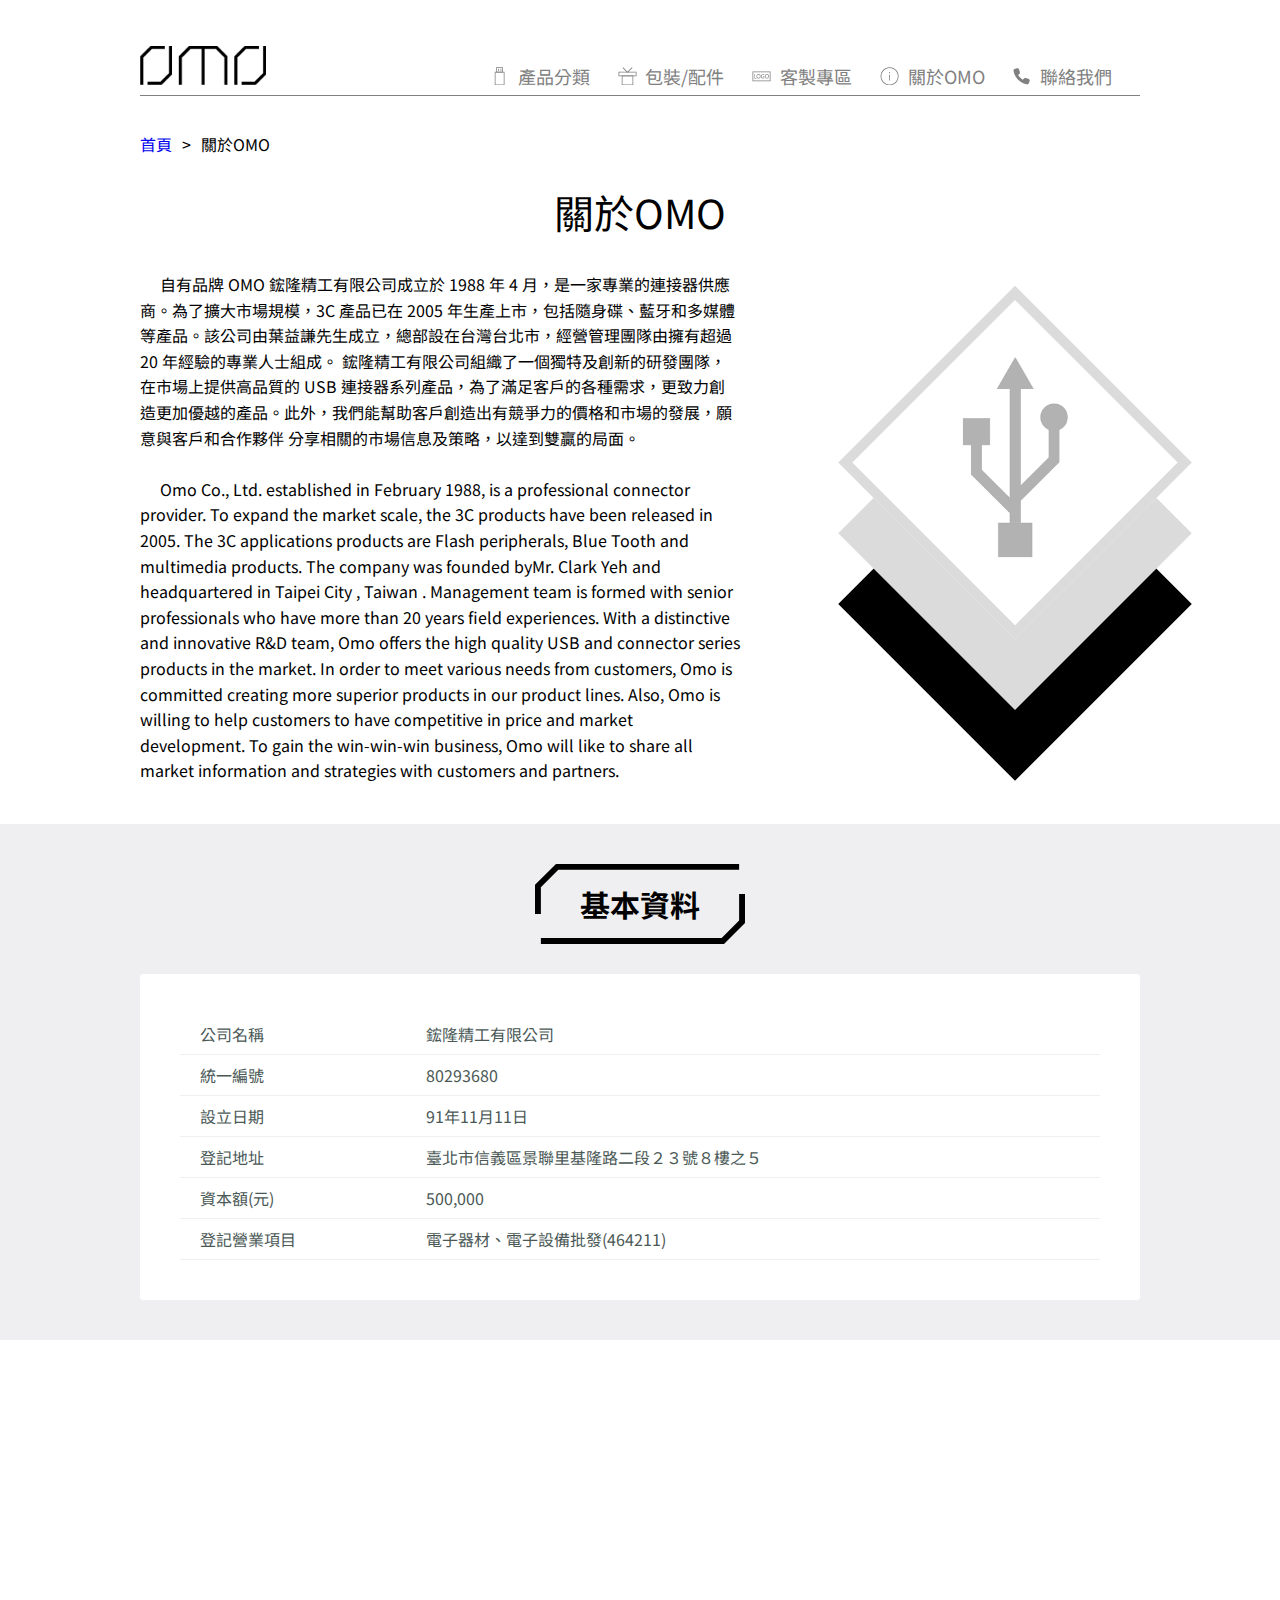
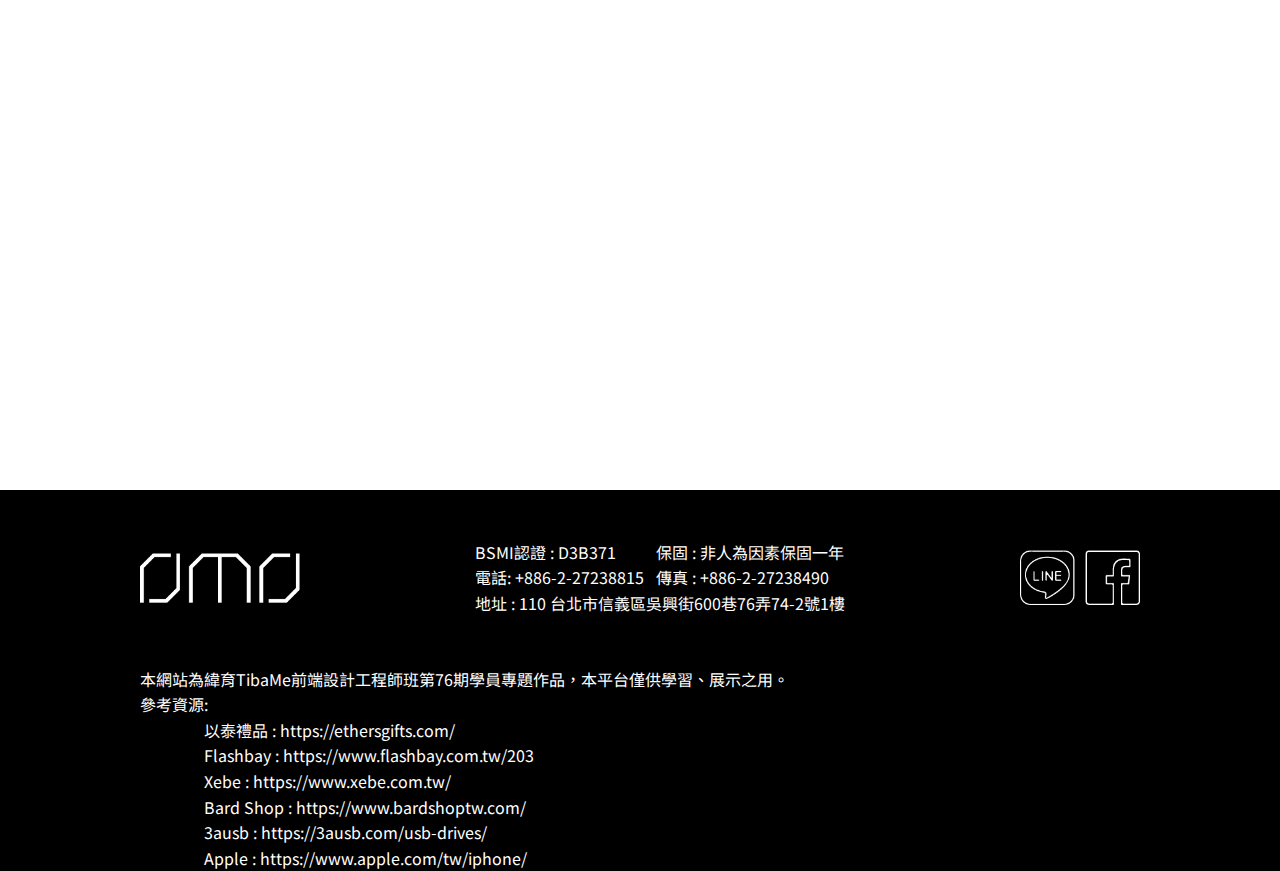
==== about.html @ ff55a3ab "fix hotsale, change banner02 add footer links" ====
<!DOCTYPE html>
<html lang="zh-Hant">
<head>
    <meta charset="UTF-8">
    <meta http-equiv="X-UA-Compatible" content="IE=edge">
    <meta name="viewport" content="width=device-width, initial-scale=1.0">
    <title>關於OMO</title>
    <link rel="preconnect" href="https://fonts.googleapis.com">
    <link rel="preconnect" href="https://fonts.gstatic.com" crossorigin>
    <link href="https://fonts.googleapis.com/css2?family=Noto+Sans+TC:wght@300&display=swap" rel="stylesheet">  
    <link rel="stylesheet" href="css/style.css">
    <link rel="stylesheet" href="css/animation_style.css">
    <link rel="stylesheet" href="css/about_style.css">
</head>
<body>
    <!-- ----------------------Header------------------------ -->
    <div class="wrapper">
        <!-- Header -->
        <header>
            <a href="./index.html" class="small_logo"><img src="img/omo_logo_black.png" alt=""></a>
            
            <!-- 主選單 -->
            <nav>
                <ul>
                    <li><a href="./products.html">產品分類</a></li>
                    <li><a href="./package.html">包裝/配件</a></li>
                    <li><a href="./customization.html">客製專區</a></li>
                    <!-- <li><a href="./shop.html">購買連結</a></li> -->
                    <li><a href="./about.html">關於OMO</a></li>
                    <li><a href="./contact.html">聯絡我們</a></li>
                </ul>
            </nav>
        </header>
    </div>
	<!-- ----------------------Main------------------------ -->
	<main>
        <section class="breadcrumb">
            <div class="wrapper">
                <ul>
                    <li><a href="index.html">首頁</a></li>
                    <li>></li>
                    <li>關於OMO</li>
                </ul>
            </div>
        </section>

        <section class="about">
            <h2>關於OMO</h2>
        </section>

        <!-- intro -->
        <section class="intro">
            <div class="wrapper">
                <p>
                    &nbsp;&nbsp;&nbsp;&nbsp;
                    自有品牌 OMO 鋐隆精工有限公司成立於 1988 年 4 月，是一家專業的連接器供應商。為了擴大市場規模，3C 產品已在 2005 年生產上市，包括隨身碟、藍牙和多媒體等產品。該公司由葉益謙先生成立，總部設在台灣台北市，經營管理團隊由擁有超過 20 年經驗的專業人士組成。
                    鋐隆精工有限公司組織了一個獨特及創新的研發團隊，在市場上提供高品質的 USB 連接器系列產品，為了滿足客戶的各種需求，更致力創造更加優越的產品。此外，我們能幫助客戶創造出有競爭力的價格和市場的發展，願意與客戶和​​合作夥伴 分享相關的市場信息及策略，以達到雙贏的局面。
                    <br>
                    <br>
                    &nbsp;&nbsp;&nbsp;&nbsp;
                    Omo Co., Ltd. established in February 1988, is a professional connector provider. To expand the market scale, the 3C products have been released in 2005. The 3C applications products are Flash peripherals, Blue Tooth and multimedia products. The company was founded byMr. Clark Yeh and headquartered in Taipei City , Taiwan . Management team is formed with senior professionals who have more than 20 years field experiences.
                    With a distinctive and innovative R&D team, Omo offers the high quality USB and connector series products in the market. In order to meet various needs from customers, Omo is committed creating more superior products in our product lines. Also, Omo is willing to help customers to have competitive in price and market development. To gain the win-win-win business, Omo will like to share all market information and strategies with customers and partners.
                </p>
                <div>
                    <img src="img/banner01-2.png" alt="">
                </div>
            </div>
        </section>
        



        <!-- basic -->
        <section class="basic">
            <div class="wrapper">
                <div class="subtitle">
                    <h2>基本資料</h2>
                </div>

                <div class="basic_table">
                    <table>

                        <tr>
                            <td>公司名稱</td>
                            <td>鋐隆精工有限公司</td>
                        </tr>
                        <tr>
                            <td>統一編號</td>
                            <td>80293680</td>
                        </tr>
                        <tr>
                            <td>設立日期</td>
                            <td>91年11月11日</td>
                        </tr>
                        <tr>
                            <td>登記地址 </td>
                            <td>臺北市信義區景聯里基隆路二段２３號８樓之５</td>
                        </tr>
                        <tr>
                            <td>資本額(元)</td>
                            <td>500,000</td>
                        </tr>
                        <tr>
                            <td>登記營業項目</td>
                            <td>電子器材、電子設備批發(464211)</td>
                        </tr>

                    </table>
                </div>
            </div>

        </section>


        <!-- animation -->
        <section id="animation" class="animationstop">
            <div class="wrapper">
                <div class="logoall logoll"></div>
                <div class="logoall logolr"></div>
                <div class="logoall logocl"></div>
                <div class="logoall logocc"></div>
                <div class="logoall logocr"></div>
                <div class="logoall logorl"></div>
                <div class="logoall logorr"></div>
                <img src="./img/logo_4_words.jpg" class="logo4word" alt="">
                <div class="logoinside logoinside1">
                    <img src="img/logoinside1.jpg" alt="">
                </div>
                <div class="logoinside logoinside2">
                    <img src="img/logoinside2.jpg" alt="">
                </div>
                <div class="logoinside logoinside3">
                    <img src="img/logoinside3.jpg" alt="">
                </div>
                <div class="logoinside logoinside4">
                    <img src="img/logoinside4.jpg" alt="">
                </div>             
            </div>
        </section>
	</main>




	<!-- ----------------------footer------------------------ -->
	<footer>
        <div class="wrapper">
            <a href="./index.html" class="small_logo"><img src="img/omo_logo_white.png" alt=""></a>
            <p>BSMI認證 : D3B371&nbsp;&nbsp;&nbsp;&nbsp;&nbsp;&nbsp;&nbsp;&nbsp;&nbsp;&nbsp;保固 : 非人為因素保固一年<br>
                電話: +886-2-27238815&nbsp;&nbsp;&nbsp;傳真 : +886-2-27238490<br>
                地址 : 110   台北市信義區吳興街600巷76弄74-2號1樓</p>
            
            <div class="icon">
                <a href="https://line.me/ti/p/%40fjk2994k" target="_blank">
                    <img src="img/line_icon.png" alt="">
                </a>

                <a href="https://www.facebook.com/omoshop" target="_blank">
                    <img src="img/FB_icon.png" alt="">
                </a>
            </div>
            
        </div>
        
        <section>
            <p>
                本網站為緯育TibaMe前端設計工程師班第76期學員專題作品，本平台僅供學習、展示之用。<br>
                參考資源:<br>
                &nbsp;&nbsp;&nbsp;&nbsp;&nbsp;&nbsp;&nbsp;&nbsp;&nbsp;&nbsp;&nbsp;&nbsp;&nbsp;&nbsp;&nbsp;&nbsp;以泰禮品 : https://ethersgifts.com/<br>
                &nbsp;&nbsp;&nbsp;&nbsp;&nbsp;&nbsp;&nbsp;&nbsp;&nbsp;&nbsp;&nbsp;&nbsp;&nbsp;&nbsp;&nbsp;&nbsp;Flashbay : https://www.flashbay.com.tw/203<br>
                &nbsp;&nbsp;&nbsp;&nbsp;&nbsp;&nbsp;&nbsp;&nbsp;&nbsp;&nbsp;&nbsp;&nbsp;&nbsp;&nbsp;&nbsp;&nbsp;Xebe : https://www.xebe.com.tw/<br>
                &nbsp;&nbsp;&nbsp;&nbsp;&nbsp;&nbsp;&nbsp;&nbsp;&nbsp;&nbsp;&nbsp;&nbsp;&nbsp;&nbsp;&nbsp;&nbsp;Bard Shop : https://www.bardshoptw.com/<br>
                &nbsp;&nbsp;&nbsp;&nbsp;&nbsp;&nbsp;&nbsp;&nbsp;&nbsp;&nbsp;&nbsp;&nbsp;&nbsp;&nbsp;&nbsp;&nbsp;3ausb : https://3ausb.com/usb-drives/<br>
                &nbsp;&nbsp;&nbsp;&nbsp;&nbsp;&nbsp;&nbsp;&nbsp;&nbsp;&nbsp;&nbsp;&nbsp;&nbsp;&nbsp;&nbsp;&nbsp;Apple : https://www.apple.com/tw/iphone/<br>
                </p>
        </section>
        
	</footer>

    
    <script> 
        var animation_high = 900;
        let subtitle_animation_height = [150];
    </script>
    <script src="./js/animation.js"></script>
    <script src="./js/subtitle_animation.js"></script>
</body>
</html>
---- css/style.css ----
@import url("reset.css");

body{
    font-family: "微軟正黑體", 'Noto Sans TC', sans-serif;
    /* "微軟正黑體"; */
    min-width: 1200px;
}

.wrapper{
    max-width: 1000px;
    margin: 0 auto;
}

.wrapper850{
    max-width: 850px;
    margin: 0 auto;
}

.small_logo{
    /* display: block; */
    width: 160px;
}

.small_logo img{
    width: 100%;
    display: block;
}

p{
    font-size: 16px;
    line-height: 1.6;
}

h2{
    font-size: 40px;
    text-align: center;
}

h3{
    font-size: 50px;
}

h4{
    font-size: 24px;
}

a{
    display: block;
    text-decoration: none;
}



.subtitle {
    width: 210px;
    margin: 60px auto;
}

.subtitle h2{
    line-height: 80px;
    font-size: 30px;
    font-weight: bold;
    position: relative;
}

.subtitle h2::before{
    display: block;
    content: "";
    width: 210px;
    height: 50px;

    clip-path: polygon(0 100%, 0 41.9%, 10% 0, 97.2% 0, 97.2% 11.7%, 11.1% 11.7%, 2.8% 46.8%, 2.8% 100%);

    position: absolute;
    top: 0;

    transition: all 2s;
    
}

.subtitle h2::after{
    display: block;
    content: "";
    width: 210px;
    height: 50px;

    clip-path: polygon(2.8% 100%, 2.8% 88.3%, 88.9% 88.3%, 97.2% 53.2%, 97.2% 0, 100% 0, 100% 58.1%, 90% 100%);

    position: absolute;
    bottom: 0;

    transition: all 1s;
     
}

.subtitle_animation h2::before{
    transform: translate(2px, 15px);    
}

.subtitle_animation h2::after{
    transform: translate(-3.6px, -10px);   
}

.cliper_path_left{
    clip-path: polygon(25% 0%, 100% 0, 100% 75%, 75% 100%, 0 100%, 0 25%);
}

.cliper_path_center{
    clip-path: polygon(25% 0%, 75% 0%, 100% 25%, 100% 75%, 75% 100%, 25% 100%, 0% 75%, 0% 25%);
}

.cliper_path_right{
    clip-path: polygon(0 0, 75% 0%, 100% 25%, 100% 100%, 25% 100%, 0 75%);
}

.breadcrumb ul{
    display: flex;
    width: 250px;
    padding: 40px 0;
}

.breadcrumb li{
    margin-right: 10px;
}

.unchoose{
    opacity: .3;
}

/* -------------------------- header -------------------------- */
.wrapper header{
    height: 45px;
    margin-top: 40px;

    /* border: 1px solid #000; */

    display: flex;
    align-items: flex-end;
    /* overflow: hidden; */
    border-bottom: 1px solid #808080;
    padding-bottom: 10px;
}

/* logo */
.wrapper header .small_logo{
    /* align-self: flex-start; */
    width: 126px;
}

/* 主選單 */

header nav{
    /* border: 1px solid black; */
    /* width: 600px; */
    margin-left: auto;
    /* padding-bottom: 10px; */
    box-sizing: border-box;
}

header ul{
    display: flex;
    width: 650px;
    height: 18px;
    flex-wrap: wrap;
    /* border: 1px solid #000; */
    
}

header li a{
    font-size: 18px;
    color: #808080;
}

header li a:hover{
	color: #000;
}

header li{
    /* border: 1px solid #000; */
    flex-grow: 1;
    text-align: center;
    background-image: url("../img/icon_sprite-04.png");
    background-repeat: no-repeat;
    
}

header li:nth-child(2){ background-position: 0 -23px; }
header li:nth-child(3){ background-position: 0 -46px; }
/* header li:nth-child(4){ background-position: 0 -69px; } */
header li:nth-child(4){ background-position: 0 -92px; }
header li:nth-child(5){ background-position: 0 -115px; }


/* -------------------------- main -------------------------- */
main{}

/* slider */

main .slider{
    /* border: 1px solid #000; */
    margin-bottom: 110px;
}

main .slider ul{
    display: flex;
    overflow: hidden;
}

main .slider ul li{
    /* border: 1px solid #000; */
    width: 100%;
    height: 640px;
    flex-shrink: 0;
}

main .slider ul li img{
    background-repeat: no-repeat;
    background-position: center center;
}

main .slider ul li:first-child{
    background-image: url("../img/slider01.jpg");
}

main .slider ul li:nth-child(2){
    background-image: url("../img/slider02.jpg");
}

main .slider ol{
    width: 50px;
    margin: 10px auto;
    /* border: 1px solid #000; */
    display: flex;
    justify-content: space-between;
    align-items: center;
}

main .slider ol li{
    width: 16px;
    height: 16px;
    background-color: #000;
    border-radius: 50%;
}



/* banner1 */
main .banner1{
    background-color: #F5F5F7;    
}

main .banner1 .wrapper{
    /* border: 1px solid #000; */
    height: 448px;
    position: relative;
}


main .banner1 .wrapper div{
    height: 192px;
    width: 640px;
    background-color: #000;
    clip-path: polygon(30% 0, 100% 0, 100% 100%, 0% 100%);
    position: absolute;
    right: -50px;
    bottom: 0;

    padding-top: 30px;
    padding-right: 110px;
    box-sizing: border-box;
}

main .banner1 .wrapper img:first-child{
    position: absolute;
    left: -60px;
    top: -60px;
}

main .banner1 .wrapper img:nth-child(2){
    position: absolute;
    right: 0;
    top: 50px;
}

main .banner1 h3{
    margin-bottom: 20px;
    color: #fff;
    text-align: right;
}



/* hot sale */

main .hot_sale{
    background-color: #F5F5F7;
    background-image: url("../img/background_usb-2.png");
       
}

main .hot_sale .wrapper{
    padding: 60px 0;
    box-sizing: border-box;
}

main .hot_sale .subtitle{
    position: sticky;
    top: 50px;
}

main .hot_sale .subtitle h2{
    color: #963080;
}

main .hot_sale .subtitle h2::before{
    background-color: #963080;
}

main .hot_sale .subtitle h2::after{
    background-color: #963080;
}

main .hot_sale ul{
    display: flex;
    justify-content: space-between;
    /* align-items: center; */
    height: 900px;
    
    
}

main .hot_sale li{
    width: 300px;
    height: 440px;
    background-color: #fff;

    padding: 40px;
    box-sizing: border-box;
    /* position: relative; */
    border-radius: 3px;

    position: sticky;
    top: 200px;

}

main .hot_sale ul li:nth-child(2){
    margin-top: 200px;
}

main .hot_sale ul li:nth-child(3){
    margin-top: 400px;
}


main .hot_sale a{
    color: #000;
    /* text-align: center; */
    display: block;
}

main .hot_sale li p{
    margin-top: 20px;
    line-height: 2;
    text-align: center;
}

main .hot_sale li img{
    position: absolute;
    top: 68%;
    left: 50%;

    transform: translate(-50%, -50%) ;
    transition: all 1s;
    /* border: 1px solid #000; */
}

main .hot_sale li:before{
    content: "";
    display: block;
    height: 400px;
    width: 260px;
    border: 4px solid #963080;

    position: absolute;
    top: 16px;
    left: 16px;

    z-index: -1;
}

main .hot_sale li:after{
    content: "";
    display: block;
    height: 0;
    width: 0;
    border: 8px solid;

    border-color: transparent transparent transparent #000;

    position: absolute;
    top: 140px;
    left: 95px;
}

main .hot_sale li:hover img{
    transform: translate(-50%,-60%);
}

/* main .hot_sale .read_more{
    color: #963080;
    text-align: center;
    line-height: 100px;
    font-size: 24px;
    margin: 40px auto;

    width: 200px;
    background-color: #fff;

    position: relative;
    border-radius: 3px;

}

main .hot_sale .read_more:hover{
    animation: read_more 0.6s 1 linear;
}

@keyframes read_more{
    0%{
        top: 0;
    }
    50%{
        top: -3px;
    }
    70%{
        top: 0;
    }
    80%{
        top: -1.5px;
    }
    100%{
        top: 0;
    }
}

main .hot_sale .read_more:before{
    content: '';
    width: 160px;
    height: 60px;
    
    border: 4px solid #963080;

    position: absolute;
    top: 16px;
    left: 16px;
} */




/* banner2 */
main .banner2{
    height: 480px;
    background-image: url("../img/banner2.jpg");
    background-repeat: no-repeat;
    background-position: center center;
}

main .banner2 .wrapper{
    position: relative;
}

main .banner2 h3{
    margin-top: 40px;
}

main .banner2 h3:last-child{
    width: 430px;
    color: #fff;
    /* background-color: #000; */
    background: linear-gradient(90deg, rgba(255,255,255,1) 0%, rgba(10,10,10,1) 50%, rgba(10,10,10,1) 100%);
    text-align: right;
    line-height: 60px;

    /* position: relative;
    left: 130px; */

    /* border-radius: 5px; */

}



/* news */
main .news{
    background-color: #F5F5F7; 
    background-image: url("../img/background_usb-2.png");
    /* min-width: 1440px; */
}

main .news .wrapper{
    padding: 10px 0 100px;
    box-sizing: border-box;
}

main .news .subtitle h2{
    color: #6A7A73;
}

main .news .subtitle h2::before{
    background-color: #6A7A73;
}

main .news .subtitle h2::after{
    background-color: #6A7A73;
}

main .news .news_table{
    
    background-color: #fff;
    padding: 40px;
    box-sizing: border-box;
    border-radius: 3px;

}

main .news table{
    width: 100%;
}

main .news table td{
    line-height: 2.5;
    padding-left: 20px;
}

main .news table thead{
    background-color: #000;
    color: #fff;
}

main .news tbody tr{
    color: #4A5856;
    border-bottom: 1px solid #EEEFF1;
}



/* links */

main .links .wrapper{
    padding: 100px 0;
    box-sizing: border-box;

    display: flex;
    justify-content: space-between;
}

main .links a{
    color: #fff;
    height: 300px;

    width: 300px;
    background-color: #0F4480;

    padding-top: 10px;
    padding-left: 10px;
    box-sizing: border-box;
}

main .links a h2{
    width: 280px;
    line-height: 280px;
}


main .links a:hover h2{
    background-color: #fff;
    color: #0F4480;
}


/* -------------------------- footer -------------------------- */

footer{
	background-color: #000;
	/* height: 200px; */
    color: #fff;
    /* min-width: 1440px; */
}

footer .wrapper{
    padding: 50px 0;
    display: flex;
    justify-content: space-between;
    align-items: center;
    flex-wrap: wrap;
}

footer .icon{
    height: 55px;
    width: 120px;
    display: flex;
    justify-content: space-between;
    align-items: center;
    background-color: #000;
}

footer .icon img{
    height: 55px;
}

footer section{
    width: 1200px;
    margin: 0 auto;
}

footer section p{
    /* text-align: center; */
    margin-left: 100px;
    
}
---- css/animation_style.css ----
main .animationstop .wrapper{
    width: 1000px;
    height: 640px;
    position: relative;
    margin-bottom: 110px;
}

main .animationstop div{
    position: absolute;
}

main .animationstop .logoall{
    width: 138.6px;
    height: 221.4px;
    background-color: #000;
    top: 209.3px;
}

main .animationstop .logo4word{
    position: absolute;
    bottom: 90.7px;
    left: 154px;
    opacity: 0;
}

main .animation .logo4word{
    animation: logo4words 1s 3s 1 linear forwards;
}

@keyframes logo4words{
    0%{
        bottom: 90.7px;
        opacity: 0;
    }

    100%{
        bottom: 150px;
        opacity: 1;
    }
}

main .animationstop .logoll{
    clip-path: polygon(42% 0, 100% 0, 100% 7%, 47% 7%, 12% 29%, 12% 100%, 0 100%, 0 26%);
    left: 410px;
    opacity: 0;
}

main .animation .logoll{
    animation: logoll 4s 1 linear forwards;
}

@keyframes logoll {
    0%{
        opacity: 1;
    }
    1.25%{
        opacity: 0;
    }
    2.5%{
        opacity: 1;
    }
    3.75%{
        opacity: 0;
    }
    25%{
        left: 410px;
        opacity: 1;
    }
    50%{
        left: 139.87px;
        opacity: 1;
    }
    75%{
        left: 139.87px;
        opacity: 1;
        top: 209.3px;
    }
    100%{
        top:150px;
        left: 139.87px;
        opacity: 1;
    }
    
}



main .animationstop .logolr{
    clip-path: polygon(53% 93%, 88% 71%, 88% 0, 100% 0, 100% 74%, 58% 100%, 0 100%, 0 93%);
    left: 181.54px;
    opacity: 0;
}

main .animation .logolr{
    animation: logo_rest 2s 2s 1 linear forwards;
}

@keyframes logo_rest {
    0%{opacity: 0;}
    2.5%{opacity: 1;}
    5%{opacity: 0;}
    7.5%{opacity: 1;}
    10%{opacity: 0;}
    50%{
        opacity: 1;
        top: 209.3px;
    }
    100%{
        opacity: 1;
        top: 150px;
    }

}

@keyframes logo_m {
    25%{opacity: 0;}
    25.5%{
        opacity: 1;}
    26.25%{opacity: 0;}
    27.5%{opacity: 1;}
    28.75%{opacity: 0;}
    50%{
        opacity: 1;
        top: 209.3px;
    }
    75%{
        opacity: 1;
        top: 209.3px;
    }
    100%{
        opacity: 1;
        top: 150px;
    }

}

main .animationstop .logocl{
    clip-path: polygon(42% 0, 100% 0, 100% 7%, 47% 7%, 12% 29%, 12% 100%, 0 100%, 0 26%);
    right: 500px;
    opacity: 0;
}

main .animation .logocl{
    animation: logo_m 4s 1 linear forwards;
}

main .animationstop .logocc{
    clip-path: polygon(56% 0, 56% 100%, 44% 100%, 44% 0);
    left: 430.7px;
    opacity: 0;
}

main .animation .logocc{
    animation: logo_m 4s 1 linear forwards;
}

main .animationstop .logocr{
    clip-path: polygon(58% 0, 100% 26%, 100% 100%, 88% 100%, 88% 29%, 53% 7%, 0 7%, 0 0);
    left: 500px;
    opacity: 0;
}

main .animation .logocr{
    animation: logo_m 4s 1 linear forwards;
}

main .animationstop .logorl{
    clip-path: polygon(42% 0, 100% 0, 100% 7%, 47% 7%, 12% 29%, 12% 100%, 0 100%, 0 26%);
    right: 181.54px;
    opacity: 0;
}

main .animation .logorl{
    animation: logo_rest 2s 2s 1 linear forwards;
}

main .animationstop .logorr{
    clip-path: polygon(53% 93%, 88% 71%, 88% 0, 100% 0, 100% 74%, 58% 100%, 0 100%, 0 93%);
    /* right: 139.87px; */
    right: 410px;
    opacity: 0;
}

main .animation .logorr{
    animation: logorr 4s 1 linear forwards;
}

@keyframes logorr {
    0%{
        opacity: 1;        
    }
    1.25%{
        opacity: 0;      
    }
    2.5%{
        opacity: 1;
    }
    3.75%{
        opacity: 0;
    }
    25%{
        right: 410px;
        opacity: 1; 
    }
    50%{
        right: 139.87px;
        opacity: 1; 
    }
    75%{
        right: 139.87px;
        opacity: 1;
        top: 209.3px;
    }
    100%{
        top:150px;
        right: 139.87px;
        opacity: 1;
    }
    
}

main .animationstop .logoinside{  
    overflow: hidden;
    top: 173px;
}

main .animationstop .logoinside1{
    width: 133.25px;
    height: 174.37px;
    clip-path: polygon(0 100%, 0 25%, 33% 0, 100% 0, 100% 75%, 67% 100%);
    left: 163px;
    opacity: 0;
}

main .animation .logoinside1{
    animation: logoinside .5s 4s 1 linear forwards;
}

main .animationstop .logoinside2{
    width: 99.7px;
    height: 190.64px;
    left: 384px;
    clip-path: polygon(0 100%, 0 23.2%, 44.4% 0, 100% 0, 100% 100%);
    opacity: 0;
}

main .animation .logoinside2{
    animation: logoinside .5s 4.5s 1 linear forwards;
}

main .animationstop .logoinside3{
    width: 99.7px;
    height: 190.64px;
    right: 384px;
    clip-path: polygon(0 100%, 0 0, 55.6% 0, 100% 23.2%, 100% 100%);
    opacity: 0;
}

main .animation .logoinside3{
    animation: logoinside .5s 5s 1 linear forwards;
}

main .animationstop .logoinside4{
    width: 133.25px;
    height: 174.37px;
    clip-path: polygon(0 100%, 0 25%, 33% 0, 100% 0, 100% 75%, 67% 100%);
    right: 163px;

    opacity: 0;
}

main .animation .logoinside4{
    animation: logoinside .5s 5.5s 1 linear forwards;
}

@keyframes logoinside {
    0%{opacity: 0;}
    25%{opacity: .5;}
    100%{opacity: .3;}
}


main .animation .logoinside1 img{
    animation: logoinsideimg1 1s 4.5s 1 linear forwards;
}

@keyframes logoinsideimg1{
    0%{}
    100%{ transform: translate(-20%, 0);}
}

main .animation .logoinside2 img{
    animation: logoinsideimg2 1s 5s 1 linear forwards;
}

@keyframes logoinsideimg2{
    0%{}
    100%{ transform: translate(0, -20%);}
}

main .animationstop .logoinside3 img{
    transform: translate(0, -30%)
}

main .animation .logoinside3 img{
    animation: logoinsideimg3 1s 5.5s 1 linear forwards;
}

@keyframes logoinsideimg3{
    0%{}
    100%{ transform: translate(0, -10%);}
}

main .animationstop .logoinside4 img{
    transform: translate(-50%, 0);
}

main .animation .logoinside4 img{
    animation: logoinsideimg4 1s 6s 1 linear forwards;
}


@keyframes logoinsideimg4{
    0%{}
    100%{ transform: translate(-30%, 0);}
}
---- css/about_style.css ----
/* intro */
main .intro .wrapper{
    display: flex;
    align-items: center;
    justify-content: space-between;
}

main .intro p{
    /* border: 1px solid #000; */
    width: 600px;
    padding: 40px 0;
    box-sizing: border-box;
}

main .intro .wrapper div{
    /* border: 1px solid #000; */
    width: 250px;
    height: 250px;
    position: relative;
    background-color: #000;
    transform: rotate(-45deg);
    align-self: end;
    margin-bottom: 95px;
}

main .intro .wrapper div::before{
    content: '';
    display: block;
    width: 250px;
    height: 250px;
    /* border: 1px solid #000; */
    /* transform: rotate(45deg); */

    background-color: #dbdbdb;
    position:absolute;
    top: -50px;
    left: 50px;

}

main .intro .wrapper div::after{
    content: '';
    display: block;
    width: 250px;
    height: 250px;
    border: 10px solid #dbdbdb;
    /* transform: rotate(45deg); */
    background-color: #fff;
    box-sizing: border-box;
    position:absolute;
    top: -100px;
    left: 100px;

}

main .intro img{
    transform: rotate(-45deg);
    position:absolute;
    width: 200px;
    top: -31px;
    left: 129px;

    z-index: 1;
}


/* basic */

main .basic{
    background-color: #EFEFF1;
}

main .basic .subtitle{
    margin-top: 0;
    margin-bottom: 30px;
}

main .basic .subtitle h2{
    color: #000;
}

main .basic .subtitle h2::before{
    background-color: #000;
}

main .basic .subtitle h2::after{
    background-color: #000;
}


main .basic .wrapper{
    padding: 40px;
}

main .basic .basic_table{
    
    background-color: #fff;
    padding: 40px;
    box-sizing: border-box;
    border-radius: 3px;

}

main .basic table{
    width: 100%;
}

main .basic table td{
    line-height: 2.5;
    padding-left: 20px;
}

main .basic table thead{
    background-color: #000;
    color: #fff;
}

main .basic tbody tr{
    color: #4A5856;
    border-bottom: 1px solid #EEEFF1;
}
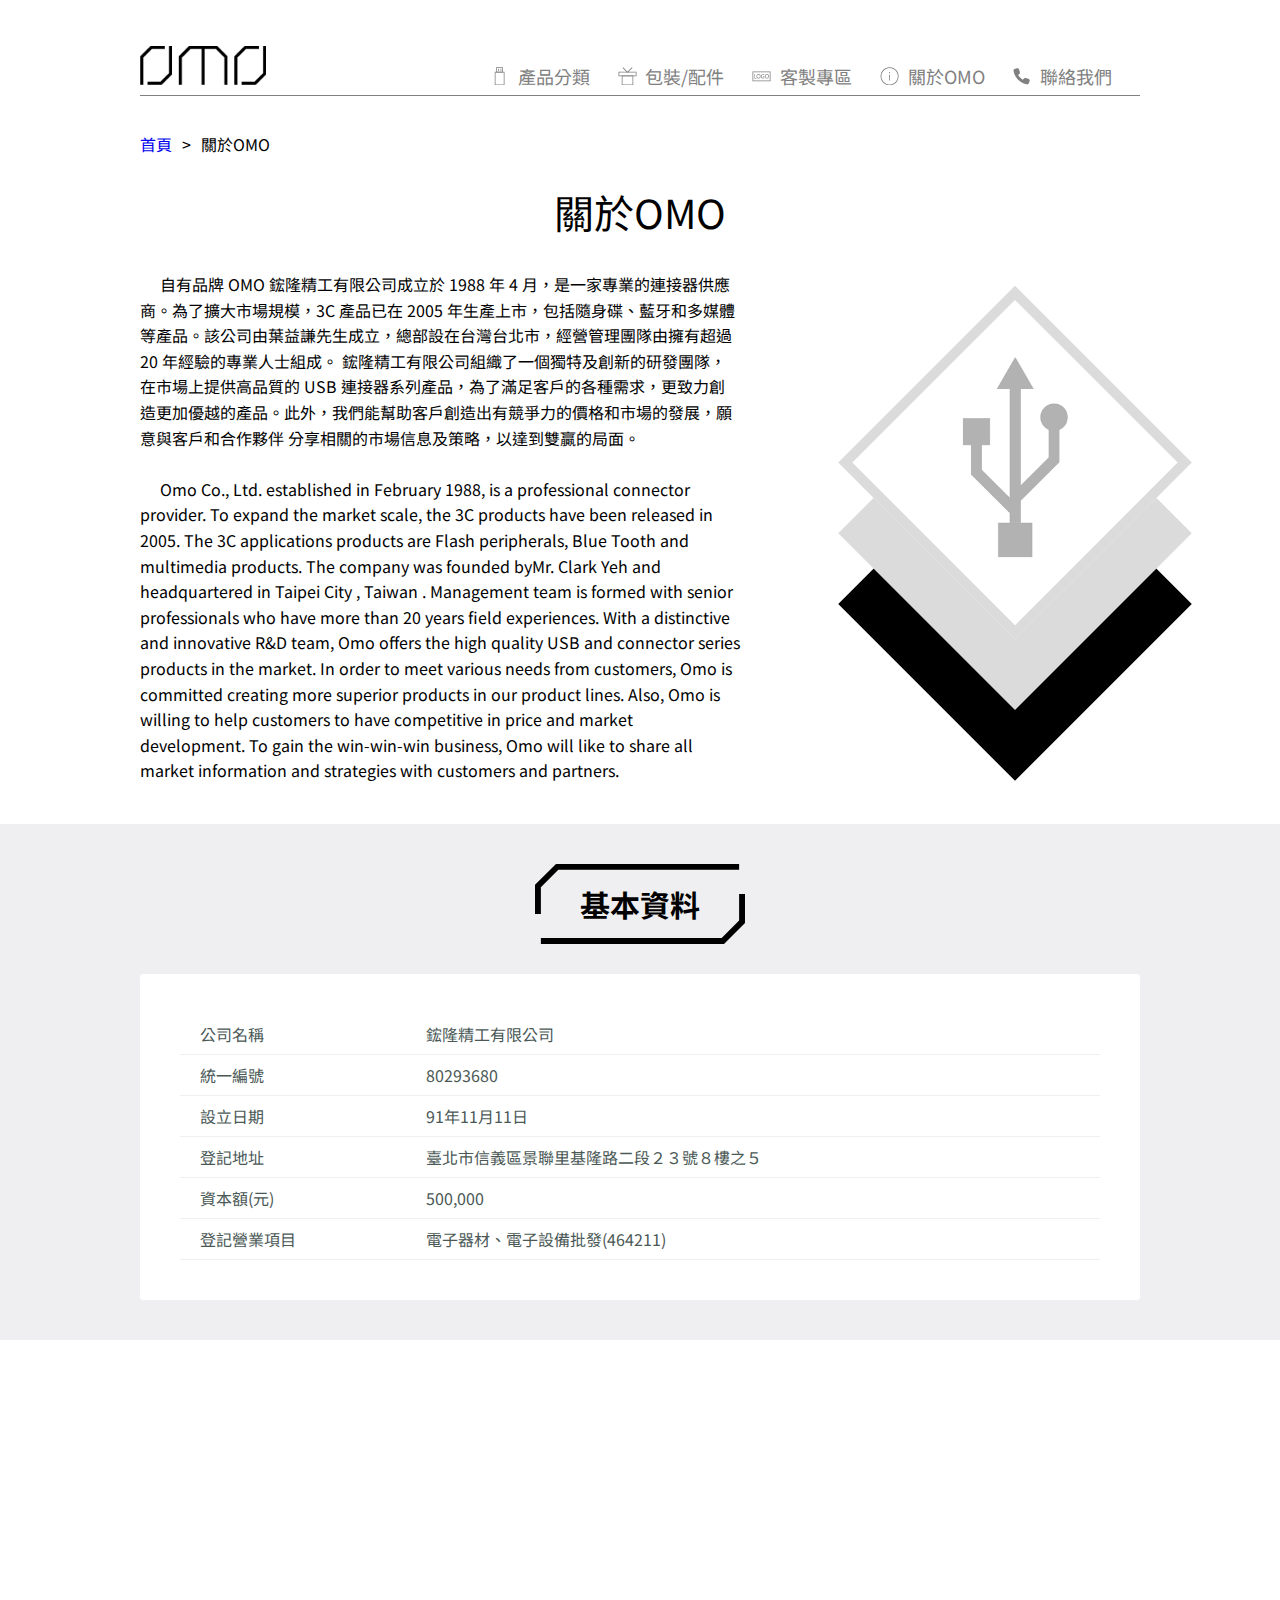
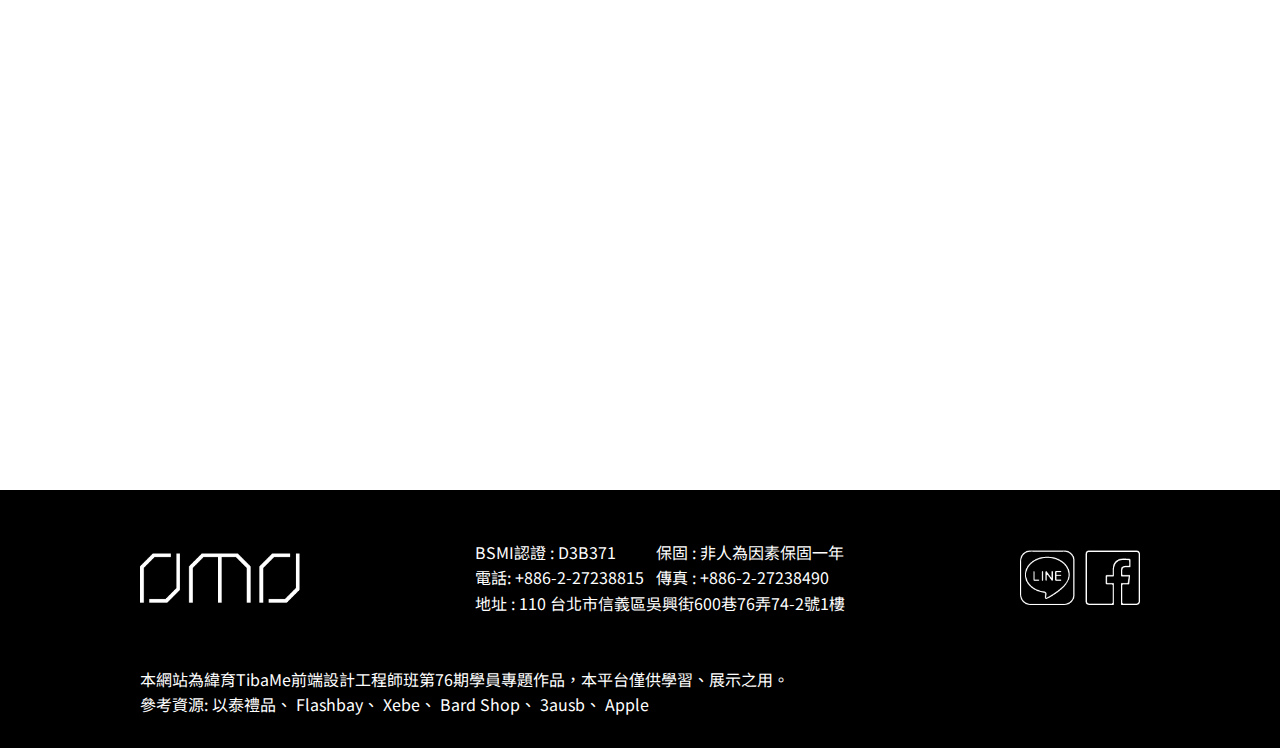
==== commit ffd1850f: "footer cut link" ====
--- a/about.html
+++ b/about.html
@@ -163,16 +163,15 @@
         </div>
         
         <section>
-            <p>
-                本網站為緯育TibaMe前端設計工程師班第76期學員專題作品，本平台僅供學習、展示之用。<br>
-                參考資源:<br>
-                &nbsp;&nbsp;&nbsp;&nbsp;&nbsp;&nbsp;&nbsp;&nbsp;&nbsp;&nbsp;&nbsp;&nbsp;&nbsp;&nbsp;&nbsp;&nbsp;以泰禮品 : https://ethersgifts.com/<br>
-                &nbsp;&nbsp;&nbsp;&nbsp;&nbsp;&nbsp;&nbsp;&nbsp;&nbsp;&nbsp;&nbsp;&nbsp;&nbsp;&nbsp;&nbsp;&nbsp;Flashbay : https://www.flashbay.com.tw/203<br>
-                &nbsp;&nbsp;&nbsp;&nbsp;&nbsp;&nbsp;&nbsp;&nbsp;&nbsp;&nbsp;&nbsp;&nbsp;&nbsp;&nbsp;&nbsp;&nbsp;Xebe : https://www.xebe.com.tw/<br>
-                &nbsp;&nbsp;&nbsp;&nbsp;&nbsp;&nbsp;&nbsp;&nbsp;&nbsp;&nbsp;&nbsp;&nbsp;&nbsp;&nbsp;&nbsp;&nbsp;Bard Shop : https://www.bardshoptw.com/<br>
-                &nbsp;&nbsp;&nbsp;&nbsp;&nbsp;&nbsp;&nbsp;&nbsp;&nbsp;&nbsp;&nbsp;&nbsp;&nbsp;&nbsp;&nbsp;&nbsp;3ausb : https://3ausb.com/usb-drives/<br>
-                &nbsp;&nbsp;&nbsp;&nbsp;&nbsp;&nbsp;&nbsp;&nbsp;&nbsp;&nbsp;&nbsp;&nbsp;&nbsp;&nbsp;&nbsp;&nbsp;Apple : https://www.apple.com/tw/iphone/<br>
-                </p>
+            <span>本網站為緯育TibaMe前端設計工程師班第76期學員專題作品，本平台僅供學習、展示之用。</span><br>
+            <span>參考資源:</span>
+            <a href="https://ethersgifts.com/">以泰禮品、</a>
+            <a href="https://www.flashbay.com.tw/203">Flashbay、</a>
+            <a href="https://www.xebe.com.tw/">Xebe、</a>
+            <a href="https://www.bardshoptw.com/">Bard Shop、</a>
+            <a href="https://3ausb.com/usb-drives/">3ausb、</a>
+            <a href="https://www.apple.com/tw/iphone/">Apple</a>
+            
         </section>
         
 	</footer>
--- a/css/style.css
+++ b/css/style.css
@@ -1,3 +1,5 @@
+
+
 
 @import url("reset.css");
 
@@ -5,6 +7,7 @@
     font-family: "微軟正黑體", 'Noto Sans TC', sans-serif;
     /* "微軟正黑體"; */
     min-width: 1200px;
+
 }
 
 .wrapper{
@@ -126,6 +129,42 @@
 
 .unchoose{
     opacity: .3;
+}
+
+/* ---------------------------go top---------------------- */
+#gotop{
+    position: fixed;
+    
+    bottom: 10px;
+    right: 10px;
+    
+    width: 50px;
+    height: 50px;
+
+    /* color: #fff; */
+
+    background-color: #c2c2c2;
+    opacity: .5;
+
+    border-radius: 5px;
+
+    display: none;
+    transition: all 1s;
+}
+
+#gotop:hover{
+    cursor: pointer;
+}
+
+#gotop::before{
+    content: '';
+    display: block;
+    width: 20px;
+    height: 20px;
+    background-color: #fff;
+    clip-path: polygon(100% 50%, 100% 70%, 50% 20%, 0 70%, 0 50%, 50% 0);
+    margin: 0 auto;
+    margin-top: 18px;
 }
 
 /* -------------------------- header -------------------------- */
@@ -588,6 +627,7 @@
 	/* height: 200px; */
     color: #fff;
     /* min-width: 1440px; */
+    padding-bottom: 30px;
 }
 
 footer .wrapper{
@@ -611,13 +651,29 @@
     height: 55px;
 }
 
+footer .icon a:first-child img:hover{
+    background-color: #3CB156;
+    border-radius: 10px;
+}
+
+footer .icon a:last-child img:hover{
+    background-color: #375799;
+    border-radius: 5px;
+}
+
 footer section{
     width: 1200px;
     margin: 0 auto;
 }
 
-footer section p{
+footer section span{
     /* text-align: center; */
     margin-left: 100px;
-    
+    line-height: 1.6;
+}
+
+footer section a{
+    display: inline;
+    color: #fff;
+    line-height: 1.6;
 }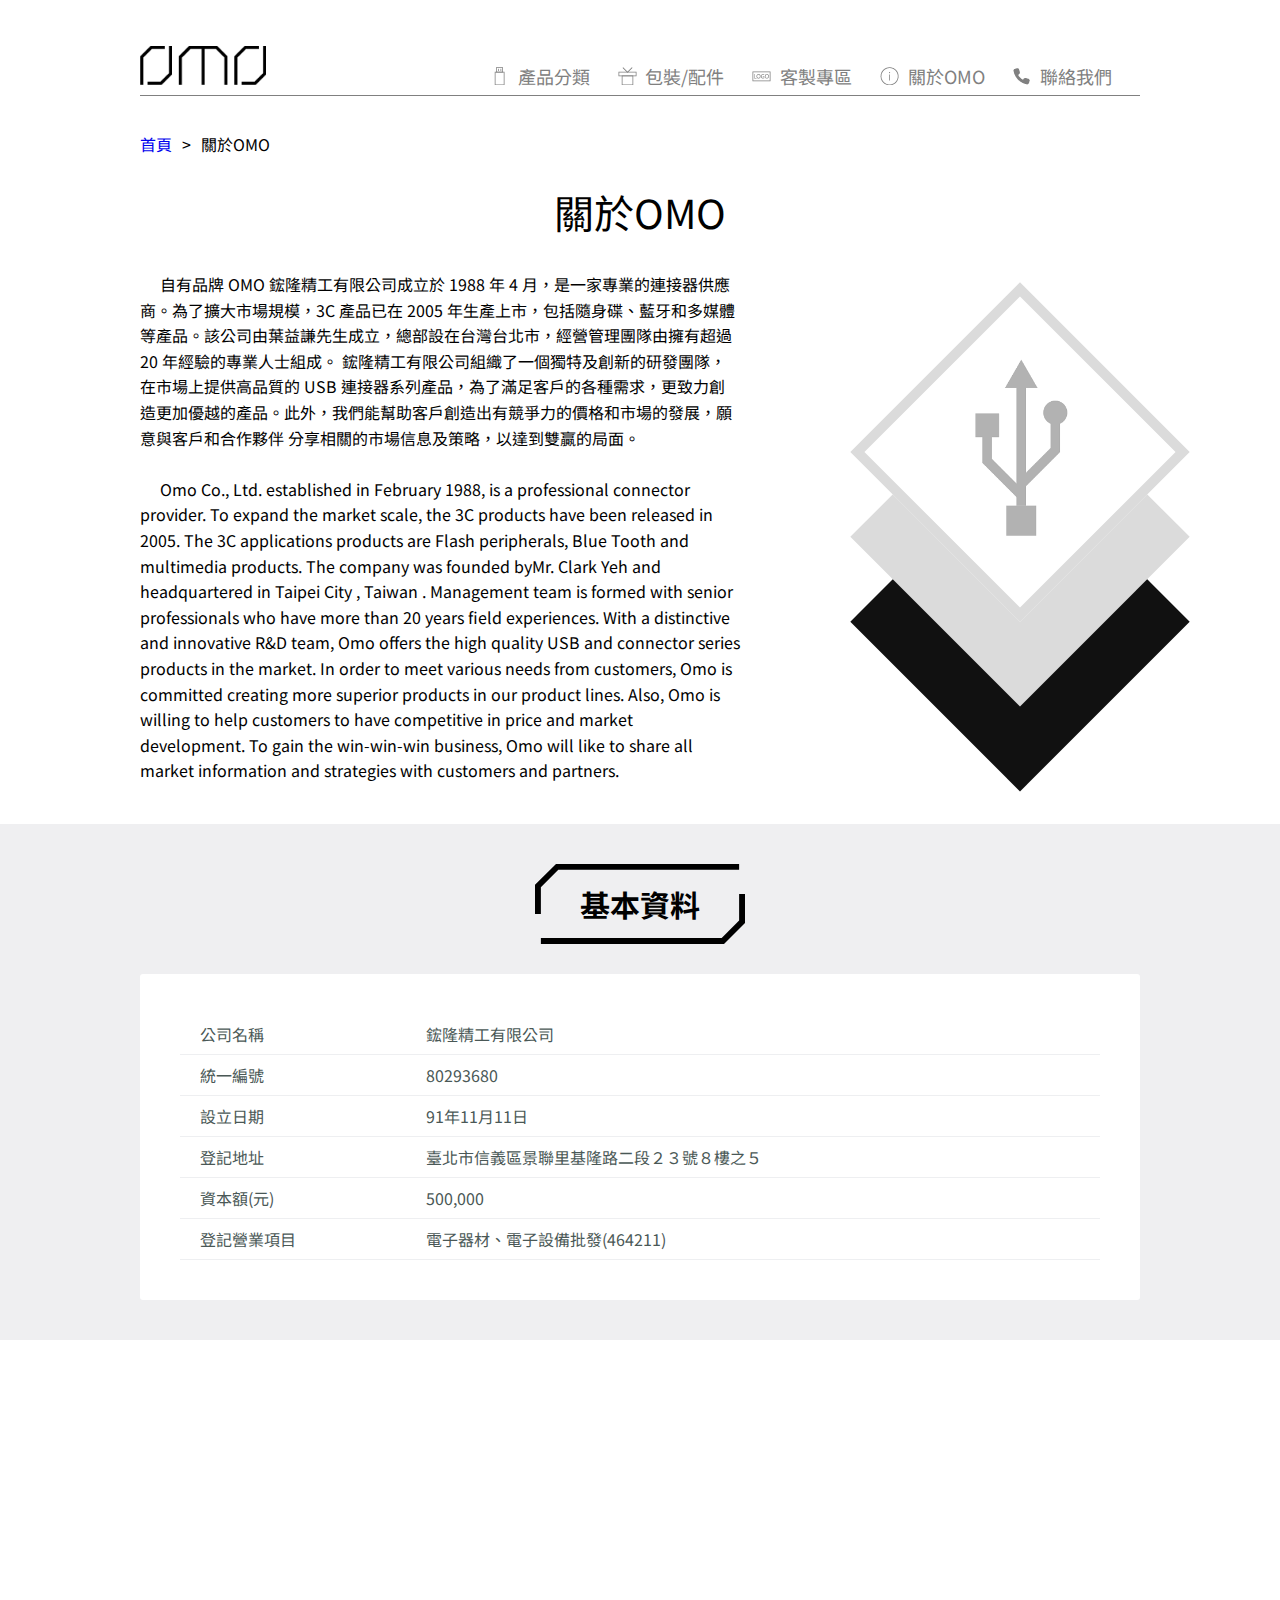
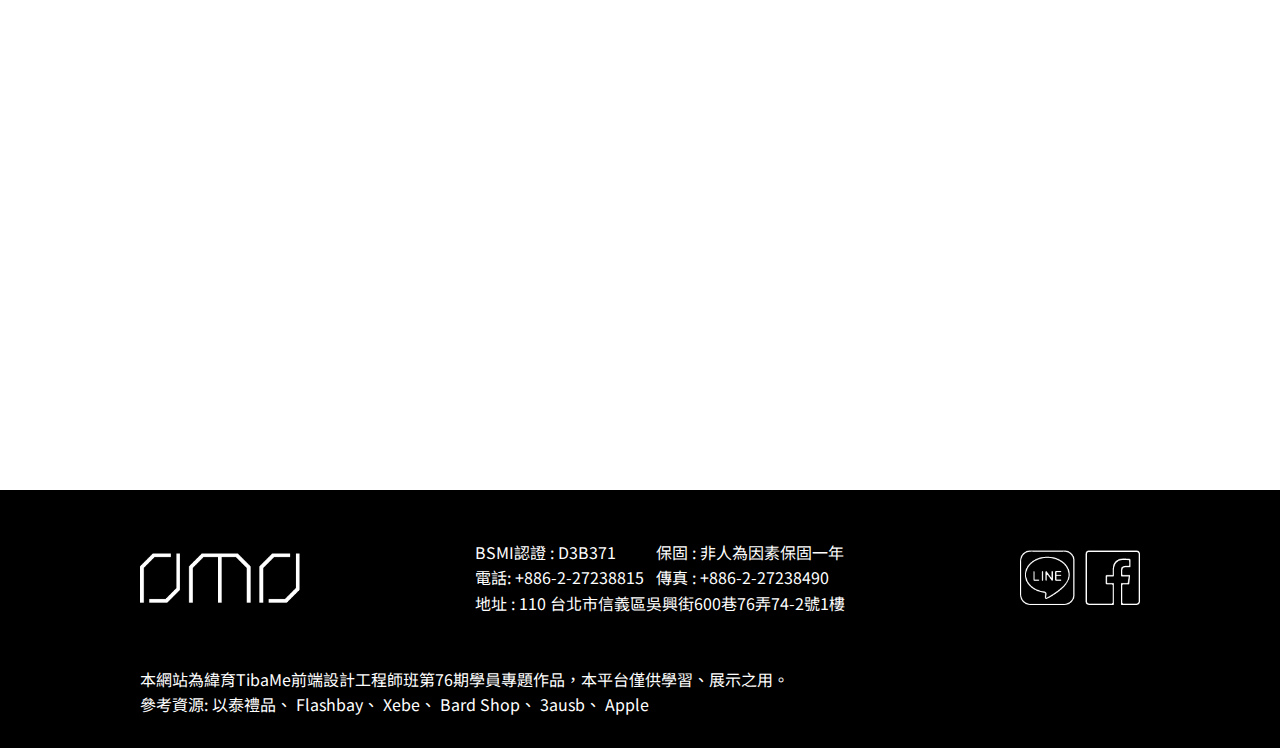
==== commit 2ad2b5d6: "RWD960 first version" ====
--- a/about.html
+++ b/about.html
@@ -8,9 +8,17 @@
     <link rel="preconnect" href="https://fonts.googleapis.com">
     <link rel="preconnect" href="https://fonts.gstatic.com" crossorigin>
     <link href="https://fonts.googleapis.com/css2?family=Noto+Sans+TC:wght@300&display=swap" rel="stylesheet">  
-    <link rel="stylesheet" href="css/style.css">
+    <link rel="stylesheet" href="css/common_style.css">
     <link rel="stylesheet" href="css/animation_style.css">
     <link rel="stylesheet" href="css/about_style.css">
+    <link rel="stylesheet" href="css/common_960.css">
+    <link rel="stylesheet" href="css/common_720.css">
+    <link rel="stylesheet" href="css/common_540.css">
+    <link rel="stylesheet" href="css/common_100.css">
+    <link rel="stylesheet" href="css/about_960.css">
+    <link rel="stylesheet" href="css/about_720.css">
+    <link rel="stylesheet" href="css/about_540.css">
+    <link rel="stylesheet" href="css/about_100.css">
 </head>
 <body>
     <!-- ----------------------Header------------------------ -->
@@ -111,7 +119,20 @@
 
         </section>
 
-
+        <!-- slider -->
+        <section class="slider">
+            <div class="wrapper">
+                <ul>
+                    <li></li>
+                    <li></li>
+                </ul>
+                <ol>
+                    <li><a href="" herf="#"></a></li>
+                    <li><a href="" herf="#"></a></li>
+                </ol>
+            </div>
+        </section>
+        
         <!-- animation -->
         <section id="animation" class="animationstop">
             <div class="wrapper">
--- a/css/common_style.css
+++ b/css/common_style.css
@@ -0,0 +1,363 @@
+
+
+
+@import url("reset.css");
+
+body{
+    font-family: "微軟正黑體", 'Noto Sans TC', sans-serif;
+    /* "微軟正黑體"; */
+    min-width: 1200px;
+
+}
+
+.wrapper{
+    max-width: 1000px;
+    margin: 0 auto;
+}
+
+.wrapper850{
+    max-width: 850px;
+    margin: 0 auto;
+}
+
+.small_logo{
+    /* display: block; */
+    width: 160px;
+}
+
+.small_logo img{
+    width: 100%;
+    display: block;
+}
+
+p{
+    font-size: 16px;
+    line-height: 1.6;
+}
+
+h2{
+    font-size: 40px;
+    text-align: center;
+}
+
+h3{
+    font-size: 50px;
+}
+
+h4{
+    font-size: 24px;
+}
+
+a{
+    display: block;
+    text-decoration: none;
+}
+
+.links .wrapper{
+    padding: 100px 0;
+    box-sizing: border-box;
+
+    display: flex;
+    justify-content: space-between;
+}
+
+main .links a{
+    height: 300px;
+    width: 300px;
+    padding-top: 10px;
+    padding-left: 10px;
+    box-sizing: border-box;
+}
+
+
+
+.subtitle {
+    width: 210px;
+    margin: 60px auto;
+}
+
+.subtitle h2{
+    line-height: 80px;
+    font-size: 30px;
+    font-weight: bold;
+    position: relative;
+}
+
+.subtitle h2::before{
+    display: block;
+    content: "";
+    width: 210px;
+    height: 50px;
+
+    clip-path: polygon(0 100%, 0 41.9%, 10% 0, 97.2% 0, 97.2% 11.7%, 11.1% 11.7%, 2.8% 46.8%, 2.8% 100%);
+
+    position: absolute;
+    top: 0;
+
+    transition: all 2s;
+    
+}
+
+.subtitle h2::after{
+    display: block;
+    content: "";
+    width: 210px;
+    height: 50px;
+
+    clip-path: polygon(2.8% 100%, 2.8% 88.3%, 88.9% 88.3%, 97.2% 53.2%, 97.2% 0, 100% 0, 100% 58.1%, 90% 100%);
+
+    position: absolute;
+    bottom: 0;
+
+    transition: all 1s;
+     
+}
+
+.subtitle_animation h2::before{
+    transform: translate(2px, 15px);    
+}
+
+.subtitle_animation h2::after{
+    transform: translate(-3.6px, -10px);   
+}
+
+.cliper_path_left{
+    clip-path: polygon(25% 0%, 100% 0, 100% 75%, 75% 100%, 0 100%, 0 25%);
+}
+
+.cliper_path_center{
+    clip-path: polygon(25% 0%, 75% 0%, 100% 25%, 100% 75%, 75% 100%, 25% 100%, 0% 75%, 0% 25%);
+}
+
+.cliper_path_right{
+    clip-path: polygon(0 0, 75% 0%, 100% 25%, 100% 100%, 25% 100%, 0 75%);
+}
+
+.breadcrumb ul{
+    display: flex;
+    width: 250px;
+    padding: 40px 0;
+}
+
+.breadcrumb li{
+    margin-right: 10px;
+}
+
+.unchoose{
+    opacity: .3;
+}
+
+
+/* switch class*/
+
+.switch{
+    display: inline-block;
+    width: 66px;
+    height: 20px;
+    border: 1px solid #333;
+    border-radius: 10px;
+    overflow: hidden;
+    position: relative;
+    margin-left: 20px;
+}
+
+.switch span{
+    display: block;
+    position: absolute;
+
+}
+
+.switch_open{
+    width: 65px;
+    background-color: #333;
+    color: #fff;
+    line-height: 20px;
+    padding-left: 10px;
+    display: none;
+}
+
+.switch_close{
+    top: 0px;
+    left: -1px;
+    width: 75px;
+    line-height: 20px;
+    background-color: #F5F5F7;
+    color: #000;
+    border-radius: 10px;
+    padding-left: 28px;
+    box-sizing: border-box;
+    transition: all .5s ease-in;
+}
+
+.switch_circle{
+    width: 14px;
+    height: 14px;
+    border-radius: 50%;
+    background-color: #fff;
+    border: 1px solid #999;
+    top: 2px;
+    left: 6px;
+    transition: all .5s ease-in;
+}
+
+
+/* ---------------------------go top---------------------- */
+#gotop{
+    position: fixed;
+    
+    bottom: 10px;
+    right: 10px;
+    
+    width: 50px;
+    height: 50px;
+
+    /* color: #fff; */
+
+    background-color: #c2c2c2;
+    opacity: .5;
+
+    border-radius: 5px;
+
+    display: none;
+    transition: all 1s;
+}
+
+#gotop:hover{
+    cursor: pointer;
+}
+
+#gotop::before{
+    content: '';
+    display: block;
+    width: 20px;
+    height: 20px;
+    background-color: #fff;
+    clip-path: polygon(100% 50%, 100% 70%, 50% 20%, 0 70%, 0 50%, 50% 0);
+    margin: 0 auto;
+    margin-top: 18px;
+}
+
+/* -------------------------- header -------------------------- */
+.wrapper header{
+    height: 45px;
+    margin-top: 40px;
+
+    /* border: 1px solid #000; */
+
+    display: flex;
+    align-items: flex-end;
+    /* overflow: hidden; */
+    border-bottom: 1px solid #808080;
+    padding-bottom: 10px;
+}
+
+/* logo */
+.wrapper header .small_logo{
+    /* align-self: flex-start; */
+    width: 126px;
+}
+
+/* 主選單 */
+
+header nav{
+    /* border: 1px solid black; */
+    /* width: 600px; */
+    margin-left: auto;
+    /* padding-bottom: 10px; */
+    box-sizing: border-box;
+}
+
+header ul{
+    display: flex;
+    width: 650px;
+    height: 18px;
+    flex-wrap: wrap;
+    /* border: 1px solid #000; */
+    
+}
+
+header li a{
+    font-size: 18px;
+    color: #808080;
+}
+
+header li a:hover{
+	color: #000;
+}
+
+header li{
+    /* border: 1px solid #000; */
+    flex-grow: 1;
+    text-align: center;
+    background-image: url("../img/icon_sprite-04.png");
+    background-repeat: no-repeat;
+    
+}
+
+header li:nth-child(2){ background-position: 0 -23px; }
+header li:nth-child(3){ background-position: 0 -46px; }
+/* header li:nth-child(4){ background-position: 0 -69px; } */
+header li:nth-child(4){ background-position: 0 -92px; }
+header li:nth-child(5){ background-position: 0 -115px; }
+
+
+
+
+
+/* -------------------------- footer -------------------------- */
+
+footer{
+	background-color: #000;
+	/* height: 200px; */
+    color: #fff;
+    /* min-width: 1440px; */
+    padding-bottom: 30px;
+}
+
+footer .wrapper{
+    padding: 50px 0;
+    display: flex;
+    justify-content: space-between;
+    align-items: center;
+    flex-wrap: wrap;
+}
+
+footer .icon{
+    height: 55px;
+    width: 120px;
+    display: flex;
+    justify-content: space-between;
+    align-items: center;
+    background-color: #000;
+}
+
+footer .icon img{
+    height: 55px;
+}
+
+footer .icon a:first-child img:hover{
+    background-color: #3CB156;
+    border-radius: 10px;
+}
+
+footer .icon a:last-child img:hover{
+    background-color: #375799;
+    border-radius: 5px;
+}
+
+footer section{
+    width: 1200px;
+    margin: 0 auto;
+}
+
+footer section span{
+    /* text-align: center; */
+    margin-left: 100px;
+    line-height: 1.6;
+}
+
+footer section a{
+    display: inline;
+    color: #fff;
+    line-height: 1.6;
+}--- a/css/about_style.css
+++ b/css/about_style.css
@@ -14,54 +14,27 @@
 }
 
 main .intro .wrapper div{
-    /* border: 1px solid #000; */
-    width: 250px;
-    height: 250px;
-    position: relative;
-    background-color: #000;
+    width: 220px;
+    height: 220px;
+    border: 10px solid #dbdbdb;
+    background-color: #fff;
     transform: rotate(-45deg);
     align-self: end;
     margin-bottom: 95px;
+
+    align-self: start;
+
+    box-shadow: -60px 60px 0px #dbdbdb, -120px 120px 0px #111;
+    
+    margin-top: 100px;
 }
 
-main .intro .wrapper div::before{
-    content: '';
-    display: block;
-    width: 250px;
-    height: 250px;
-    /* border: 1px solid #000; */
-    /* transform: rotate(45deg); */
-
-    background-color: #dbdbdb;
-    position:absolute;
-    top: -50px;
-    left: 50px;
-
-}
-
-main .intro .wrapper div::after{
-    content: '';
-    display: block;
-    width: 250px;
-    height: 250px;
-    border: 10px solid #dbdbdb;
-    /* transform: rotate(45deg); */
-    background-color: #fff;
-    box-sizing: border-box;
-    position:absolute;
-    top: -100px;
-    left: 100px;
-
-}
 
 main .intro img{
     transform: rotate(-45deg);
-    position:absolute;
-    width: 200px;
-    top: -31px;
-    left: 129px;
-
-    z-index: 1;
+    width: 80%;
+    margin-top: 28%;
+    margin-left: 12%;
 }
 
 
@@ -119,4 +92,54 @@
 main .basic tbody tr{
     color: #4A5856;
     border-bottom: 1px solid #EEEFF1;
+}
+
+
+/* slider */
+
+main .slider{
+    /* border: 1px solid #000; */
+    margin-bottom: 110px;
+    display: none;
+}
+
+main .slider ul{
+    display: flex;
+    overflow: hidden;
+}
+
+main .slider ul li{
+    /* border: 1px solid #000; */
+    width: 100%;
+    height: 640px;
+    flex-shrink: 0;
+}
+
+main .slider ul li{
+    background-repeat: no-repeat;
+    background-position: center center;
+}
+
+main .slider ul li:first-child{
+    background-image: url("../img/slider01.jpg");
+}
+
+main .slider ul li:nth-child(2){
+    background-image: url("../img/slider02.jpg");
+}
+
+main .slider ol{
+    width: 50px;
+    margin: 10px auto;
+    /* border: 1px solid #000; */
+    display: flex;
+    justify-content: space-between;
+    align-items: center;
+}
+
+main .slider ol li{
+    width: 16px;
+    height: 16px;
+    background-color: #000;
+    border-radius: 50%;
 }--- a/css/common_960.css
+++ b/css/common_960.css
@@ -0,0 +1,20 @@
+@media screen and (min-width: 992px) and (max-width: 1199.98px){
+
+    body{
+        min-width: 960px;
+    }
+
+    .wrapper{
+        max-width: 950px;
+    }
+    
+    .wrapper850{
+        max-width: 900px;
+    }
+
+
+    /* footer */
+    footer section{
+        max-width: 950px;
+    }
+}--- a/css/common_720.css
+++ b/css/common_720.css
@@ -0,0 +1,3 @@
+@media screen and (min-width: 768px) and (max-width: 991.98px){
+    
+}--- a/css/common_540.css
+++ b/css/common_540.css
@@ -0,0 +1,3 @@
+@media screen and (min-width: 576px) and (max-width: 767.98px){
+    
+}--- a/css/common_100.css
+++ b/css/common_100.css
@@ -0,0 +1,3 @@
+@media screen and (max-width: 575.98px){
+    
+}--- a/css/about_960.css
+++ b/css/about_960.css
@@ -0,0 +1,25 @@
+@media screen and (min-width: 992px) and (max-width: 1199.98px){
+
+    /* intro */
+    main .intro .wrapper{
+        justify-content:flex-start;
+    }
+
+    main .intro .wrapper div{
+        width: 180px;
+        height: 180px;
+        margin-left: 90px;
+    }
+
+
+
+    /* slide */
+    main .slider{
+        display: block;
+    }
+
+    /* animation */
+    main .animationstop .wrapper{
+        display: none;
+    }
+}--- a/css/about_720.css
+++ b/css/about_720.css
@@ -0,0 +1,3 @@
+@media screen and (min-width: 768px) and (max-width: 991.98px){
+    
+}--- a/css/about_540.css
+++ b/css/about_540.css
@@ -0,0 +1,3 @@
+@media screen and (min-width: 576px) and (max-width: 767.98px){
+    
+}--- a/css/about_100.css
+++ b/css/about_100.css
@@ -0,0 +1,3 @@
+@media screen and (max-width: 575.98px){
+    
+}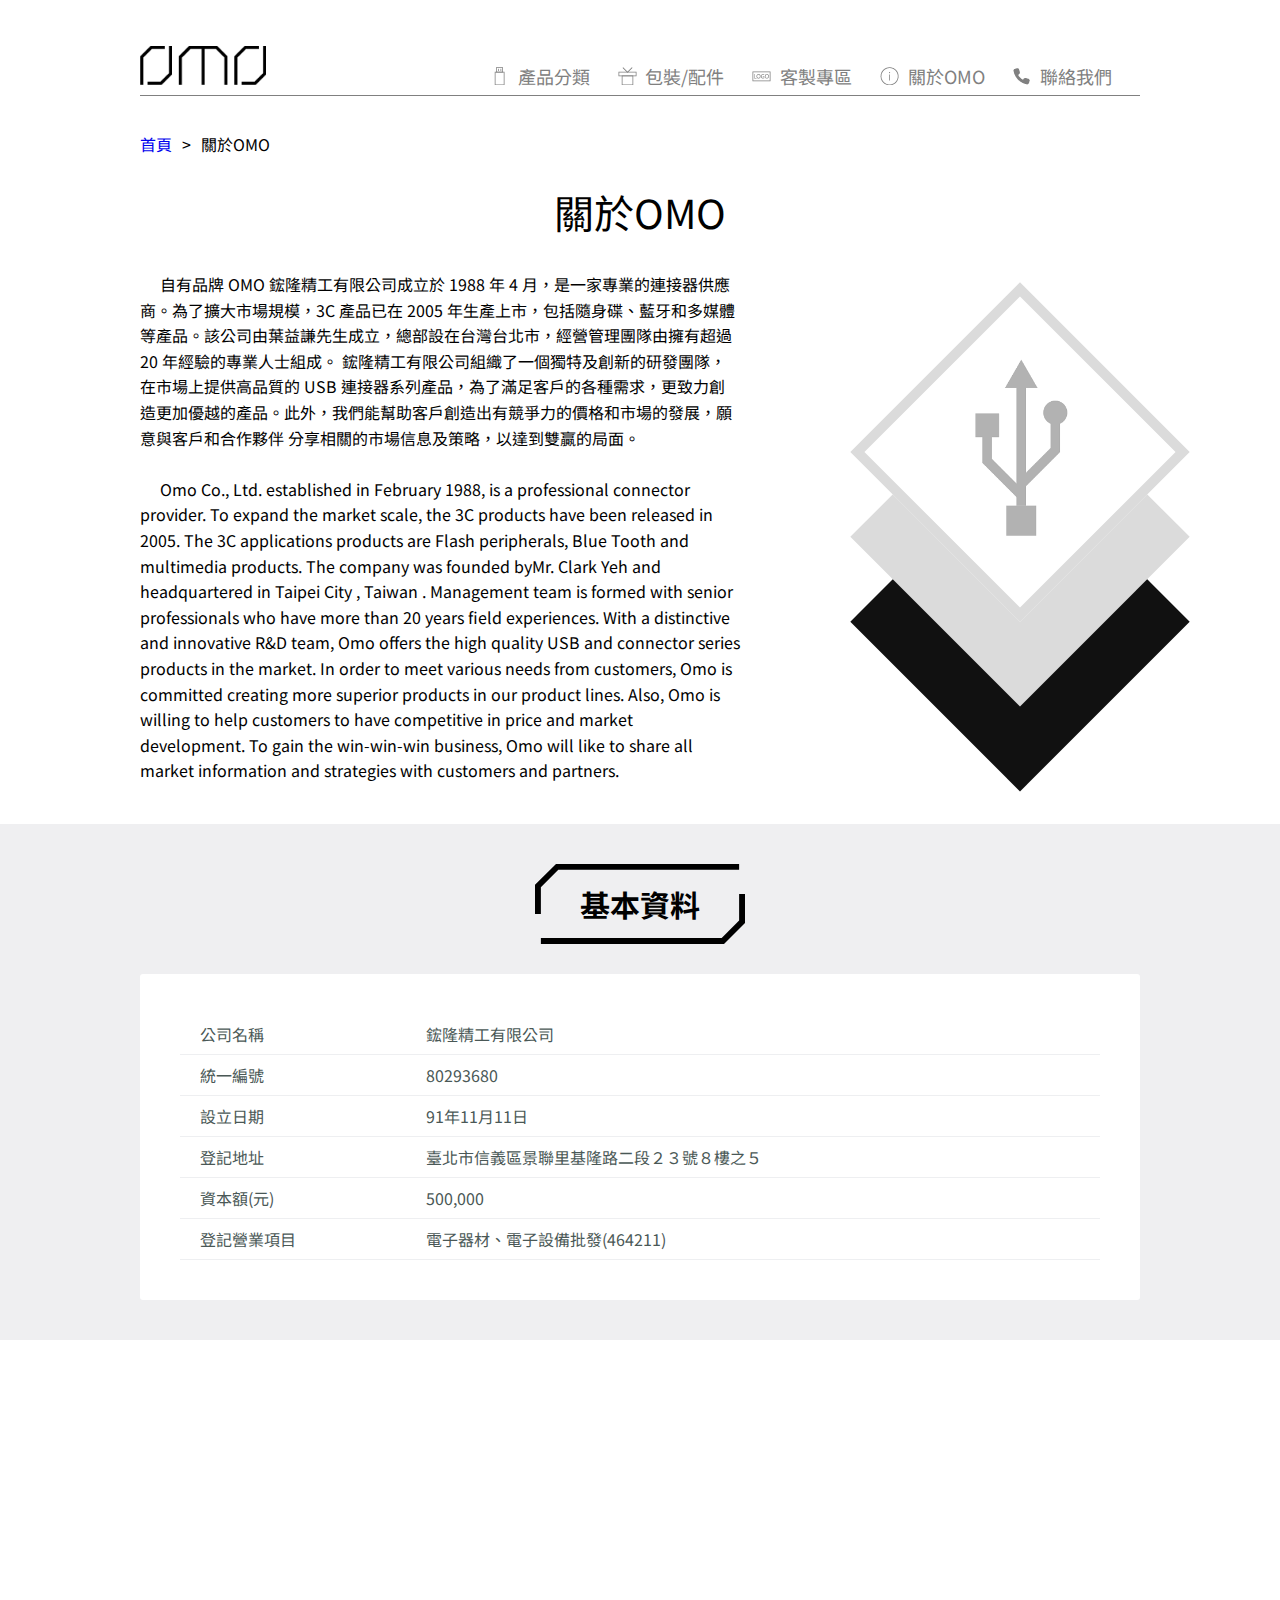
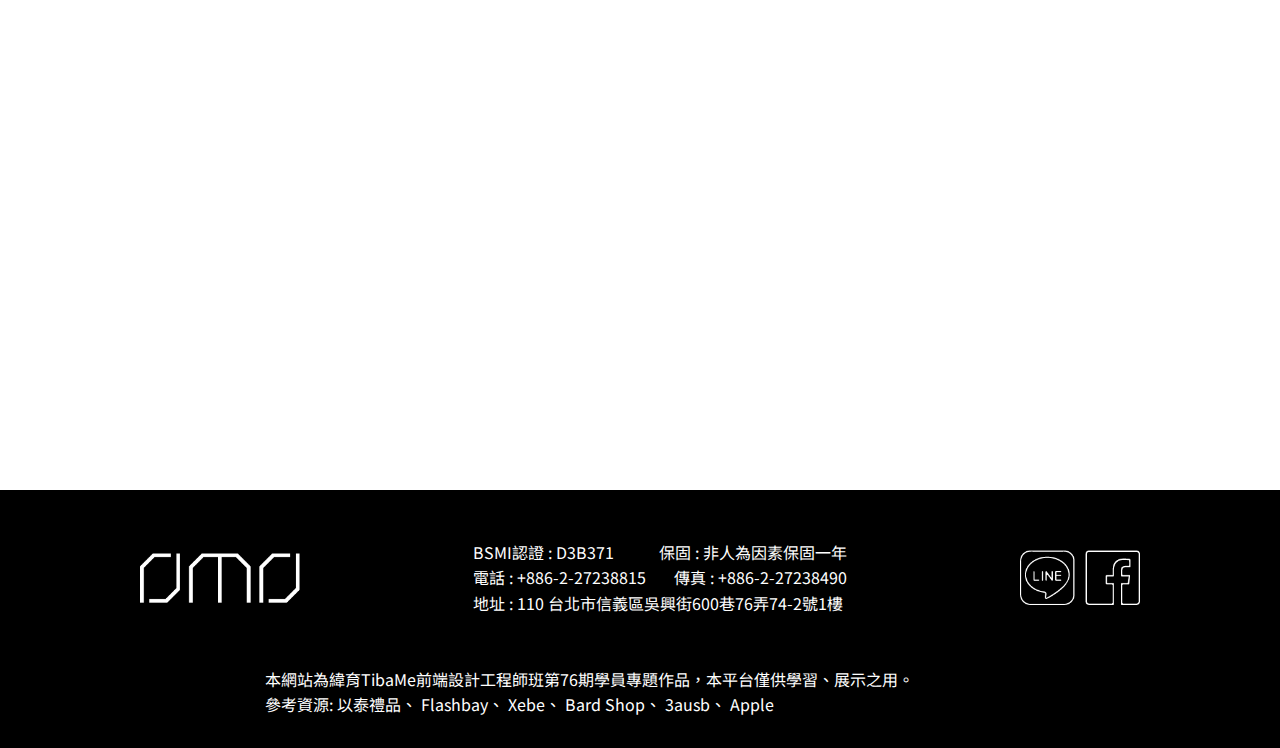
==== commit 9c0d35b1: "fix footer all" ====
--- a/about.html
+++ b/about.html
@@ -29,7 +29,8 @@
             
             <!-- 主選單 -->
             <nav>
-                <ul>
+                <img id="header_ham" src="img/Hamburger_icon.png" alt="">
+                <ul id="header_ul">
                     <li><a href="./products.html">產品分類</a></li>
                     <li><a href="./package.html">包裝/配件</a></li>
                     <li><a href="./customization.html">客製專區</a></li>
@@ -167,9 +168,13 @@
 	<footer>
         <div class="wrapper">
             <a href="./index.html" class="small_logo"><img src="img/omo_logo_white.png" alt=""></a>
-            <p>BSMI認證 : D3B371&nbsp;&nbsp;&nbsp;&nbsp;&nbsp;&nbsp;&nbsp;&nbsp;&nbsp;&nbsp;保固 : 非人為因素保固一年<br>
-                電話: +886-2-27238815&nbsp;&nbsp;&nbsp;傳真 : +886-2-27238490<br>
-                地址 : 110   台北市信義區吳興街600巷76弄74-2號1樓</p>
+            <div id="footer_data">
+                <p>BSMI認證 : D3B371</p>
+                <p>保固 : 非人為因素保固一年</p>
+                <p>電話 : +886-2-27238815</p>
+                <p>傳真 : +886-2-27238490</p>
+                <p>地址 : 110 台北市信義區吳興街600巷76弄74-2號1樓</p>
+            </div>
             
             <div class="icon">
                 <a href="https://line.me/ti/p/%40fjk2994k" target="_blank">
@@ -204,5 +209,6 @@
     </script>
     <script src="./js/animation.js"></script>
     <script src="./js/subtitle_animation.js"></script>
+    <script src="./js/common.js"></script>
 </body>
 </html>
--- a/css/common_style.css
+++ b/css/common_style.css
@@ -6,7 +6,7 @@
 body{
     font-family: "微軟正黑體", 'Noto Sans TC', sans-serif;
     /* "微軟正黑體"; */
-    min-width: 1200px;
+    /* min-width: 1100px; */
 
 }
 
@@ -58,6 +58,7 @@
     box-sizing: border-box;
 
     display: flex;
+    flex-wrap: wrap;
     justify-content: space-between;
 }
 
@@ -135,8 +136,9 @@
 
 .breadcrumb ul{
     display: flex;
-    width: 250px;
+    max-width: 250px;
     padding: 40px 0;
+    flex-wrap: wrap;
 }
 
 .breadcrumb li{
@@ -267,12 +269,17 @@
     box-sizing: border-box;
 }
 
+header nav img{
+    display: none;
+}
+
 header ul{
     display: flex;
     width: 650px;
     height: 18px;
     flex-wrap: wrap;
     /* border: 1px solid #000; */
+    transition: all 1s;
     
 }
 
@@ -322,6 +329,13 @@
     flex-wrap: wrap;
 }
 
+footer #footer_data{
+    max-width: 374px;
+    display: flex;
+    justify-content: space-between;
+    flex-wrap: wrap;
+}
+
 footer .icon{
     height: 55px;
     width: 120px;
@@ -346,7 +360,7 @@
 }
 
 footer section{
-    width: 1200px;
+    max-width: 950px;
     margin: 0 auto;
 }
 
--- a/css/common_960.css
+++ b/css/common_960.css
@@ -17,4 +17,10 @@
     footer section{
         max-width: 950px;
     }
+
+    /* slider */
+    main .slider ul li{
+        background-size: contain;
+        height: 610px;
+    }
 }--- a/css/common_720.css
+++ b/css/common_720.css
@@ -1,3 +1,66 @@
 @media screen and (min-width: 768px) and (max-width: 991.98px){
+    body{
+        min-width: 720px;
+    }
+
+    .wrapper{
+        max-width: 720px;
+    }
     
+    .wrapper850{
+        max-width: 720px;
+    }
+
+
+    /* header */
+
+    header ul{
+        width: 500px;
+    }
+
+    header li{
+        background-image: none;
+    }
+
+    /* footer */
+    footer section{
+        max-width: 720px;
+    }
+
+    footer section span{
+        margin-left: 0px;
+    }
+
+
+    /* links */
+
+    .links .wrapper{
+        padding: 50px 0;
+    }
+    
+    main .links a{
+        height: 220px;
+        width: 220px;
+        padding-top: 10px;
+        padding-left: 10px;
+    }
+
+    /* slider */
+    main .slider ul li{
+        background-size: contain;
+        height: 470px;
+    }
+
+
+    .subtitle h2{
+        line-height: 60px;
+    }
+
+    .subtitle_animation h2::before{
+        transform:none;    
+    }
+    
+    .subtitle_animation h2::after{
+        transform: none;   
+    }
 }--- a/css/common_540.css
+++ b/css/common_540.css
@@ -1,3 +1,139 @@
 @media screen and (min-width: 576px) and (max-width: 767.98px){
+    body{
+        min-width: 540px;
+    }
+
+    .wrapper{
+        max-width: 540px;
+    }
     
+    .wrapper850{
+        max-width: 540px;
+    }
+
+    h2{
+        font-size: 30px;
+    }
+
+    h3{
+        font-size: 40px;
+    }
+
+    /* header */
+    .wrapper header {
+        justify-content: space-between;
+    }
+
+    header nav {
+        width: 160px;
+        
+        /* padding-top: 10px; */
+        position: relative;
+    }
+
+
+    header nav img{
+        display: block;
+        height: 50px;
+        /* margin-left: auto;
+        margin-bottom: 10px; */
+        position: absolute;
+        right: 20px;
+        top: -45px;
+    }
+
+    
+
+    header ul{
+        /* width: 160px; */
+        width: 540px;
+        /* height: 205px; */
+        height: 0px;
+        position: absolute;
+        right: 0px;
+        top: 11px;
+        border-radius: 3px;
+        /* opacity: 0;
+        display: none; */
+        overflow: hidden;
+        
+        z-index: 1;
+
+    }
+
+    header li{
+        background-image: none;
+        width: 100%;
+        line-height: 40px;
+        box-sizing: border-box;
+        border-bottom: 1px solid #808080;
+        background-color: #F5F5F7;
+    }
+
+    header li a{
+        color: #000;
+    }
+    /* footer */
+    footer section{
+        max-width: 540px;
+    }
+
+    footer section span{
+        margin-left: 0px;
+    }
+
+    footer .wrapper {
+        padding: 30px 0;
+        /* width: 380px; */
+    }
+
+    footer .small_logo {
+        /* flex-grow: 1; */
+        width: 130px;
+    }
+
+    footer .icon{
+        /* flex-grow: 0.2; */
+        display: none;
+    }
+
+
+
+
+
+    /* links */
+
+    .links .wrapper{
+        padding: 50px 0;
+    }
+    
+    main .links a{
+        height: 170px;
+        width: 170px;
+        padding-top: 10px;
+        padding-left: 10px;
+    }
+
+    /* slider */
+    main .slider ul li{
+        background-size: contain;
+        height: 470px;
+    }
+
+
+    .subtitle h2{
+        line-height: 60px;
+    }
+
+    .subtitle_animation h2::before{
+        transform:none;    
+    }
+    
+    .subtitle_animation h2::after{
+        transform: none;   
+    }
+
+    .subtitle {
+        margin: 0 auto 40px;
+    }
 }--- a/css/common_100.css
+++ b/css/common_100.css
@@ -1,3 +1,176 @@
 @media screen and (max-width: 575.98px){
+    body{
+        min-width: 100%;
+    }
+
+    .wrapper{
+        max-width: 100%;
+    }
     
+    .wrapper850{
+        max-width: 100%;
+    }
+
+    h2{
+        font-size: 30px;
+    }
+
+    h3{
+        font-size: 40px;
+    }
+
+    .small_logo {
+        max-width: 100%;
+    }
+
+    .small_logo img {
+        width: 100%;
+    }
+
+    /* header */
+    .wrapper header {
+        display: block;
+    }
+
+    .wrapper header .small_logo {
+        margin-left: 20px;
+    }
+
+    header nav {
+        width: 100%;
+        
+        /* padding-top: 10px; */
+        position: relative;
+    }
+
+
+    header nav img{
+        display: block;
+        height: 50px;
+        /* margin-left: auto;
+        margin-bottom: 10px; */
+        position: absolute;
+        right: 20px;
+        top: -45px;
+    }
+
+    
+
+    header ul{
+        /* width: 160px; */
+        width: 100%;
+        /* height: 205px; */
+        height: 0px;
+        position: absolute;
+        right: 0px;
+        top: 11px;
+        border-radius: 3px;
+        /* opacity: 0;
+        display: none; */
+        overflow: hidden;
+        
+        z-index: 1;
+
+    }
+
+    header li{
+        background-image: none;
+        width: 100%;
+        line-height: 40px;
+        box-sizing: border-box;
+        border-bottom: 1px solid #808080;
+        background-color: #F5F5F7;
+    }
+
+    header li a{
+        color: #000;
+    }
+
+    .breadcrumb ul {
+        padding-left: 20px;
+    }
+
+
+    /* footer */
+    footer section{
+        max-width: 374px;
+    }
+
+    footer section span{
+        margin-left: 0px;
+    }
+
+    footer .wrapper {
+        padding: 40px 0;
+        display: block;
+    }
+
+    footer #footer_data{
+        margin: 0 auto;
+        /* max-width: 374px; */
+    }
+
+    footer .icon{
+ 
+        display: none;
+    }
+
+
+    footer .small_logo img {
+        display: none;
+    }
+
+
+
+    /* links */
+
+    .links .wrapper{
+        padding: 50px 0;
+        justify-content: center;
+        width: 70%;
+    }
+    
+    main .links a{
+        /* flex-grow: 1; */
+        clip-path: polygon(25% 0%, 75% 0%, 100% 25%, 100% 75%, 75% 100%, 25% 100%, 0% 75%, 0% 25%);
+        height: 140px;
+        width: 140px;
+        padding-top: 10px;
+        padding-left: 10px;
+        margin-bottom: 10px;
+        margin-right: 10px;
+    }
+
+    /* slider */
+    main .slider ul li{
+        background-size: contain;
+        height: 470px;
+    }
+
+
+    .subtitle h2{
+        line-height: 60px;
+    }
+
+    .subtitle_animation h2::before{
+        transform:none;    
+    }
+    
+    .subtitle_animation h2::after{
+        transform: none;   
+    }
+
+    .subtitle {
+        margin: 0 auto 40px;
+    }
+
+
+
+    .cliper_path_left{
+        clip-path: polygon(25% 0%, 75% 0%, 100% 25%, 100% 75%, 75% 100%, 25% 100%, 0% 75%, 0% 25%);
+    }
+    
+    .cliper_path_right{
+        clip-path: polygon(25% 0%, 75% 0%, 100% 25%, 100% 75%, 75% 100%, 25% 100%, 0% 75%, 0% 25%);
+    }
 }--- a/css/about_720.css
+++ b/css/about_720.css
@@ -1,3 +1,25 @@
 @media screen and (min-width: 768px) and (max-width: 991.98px){
+        /* intro */
+        main .intro .wrapper{
+            justify-content:flex-start;
+        }
     
+        main .intro .wrapper div{
+            display: none;
+        }
+        
+        main .intro p {
+            width: 100%;
+        }
+    
+    
+        /* slide */
+        main .slider{
+            display: block;
+        }
+    
+        /* animation */
+        main .animationstop .wrapper{
+            display: none;
+        }
 }--- a/css/about_540.css
+++ b/css/about_540.css
@@ -1,3 +1,25 @@
 @media screen and (min-width: 576px) and (max-width: 767.98px){
+    /* intro */
+    main .intro .wrapper{
+        justify-content:flex-start;
+    }
+
+    main .intro .wrapper div{
+        display: none;
+    }
     
+    main .intro p {
+        width: 100%;
+    }
+
+
+    /* slide */
+    main .slider{
+        display: block;
+    }
+
+    /* animation */
+    main .animationstop .wrapper{
+        display: none;
+    }
 }--- a/css/about_100.css
+++ b/css/about_100.css
@@ -1,3 +1,27 @@
 @media screen and (max-width: 575.98px){
+    /* intro */
+    main .intro .wrapper{
+        justify-content:flex-start;
+    }
+
+    main .intro .wrapper div{
+        display: none;
+    }
     
+    main .intro p {
+        width: 100%;
+    }
+
+
+    /* slide */
+    main .slider{
+        display: block;
+    }
+
+    /* animation */
+    main .animationstop .wrapper{
+        display: none;
+    }
+
+
 }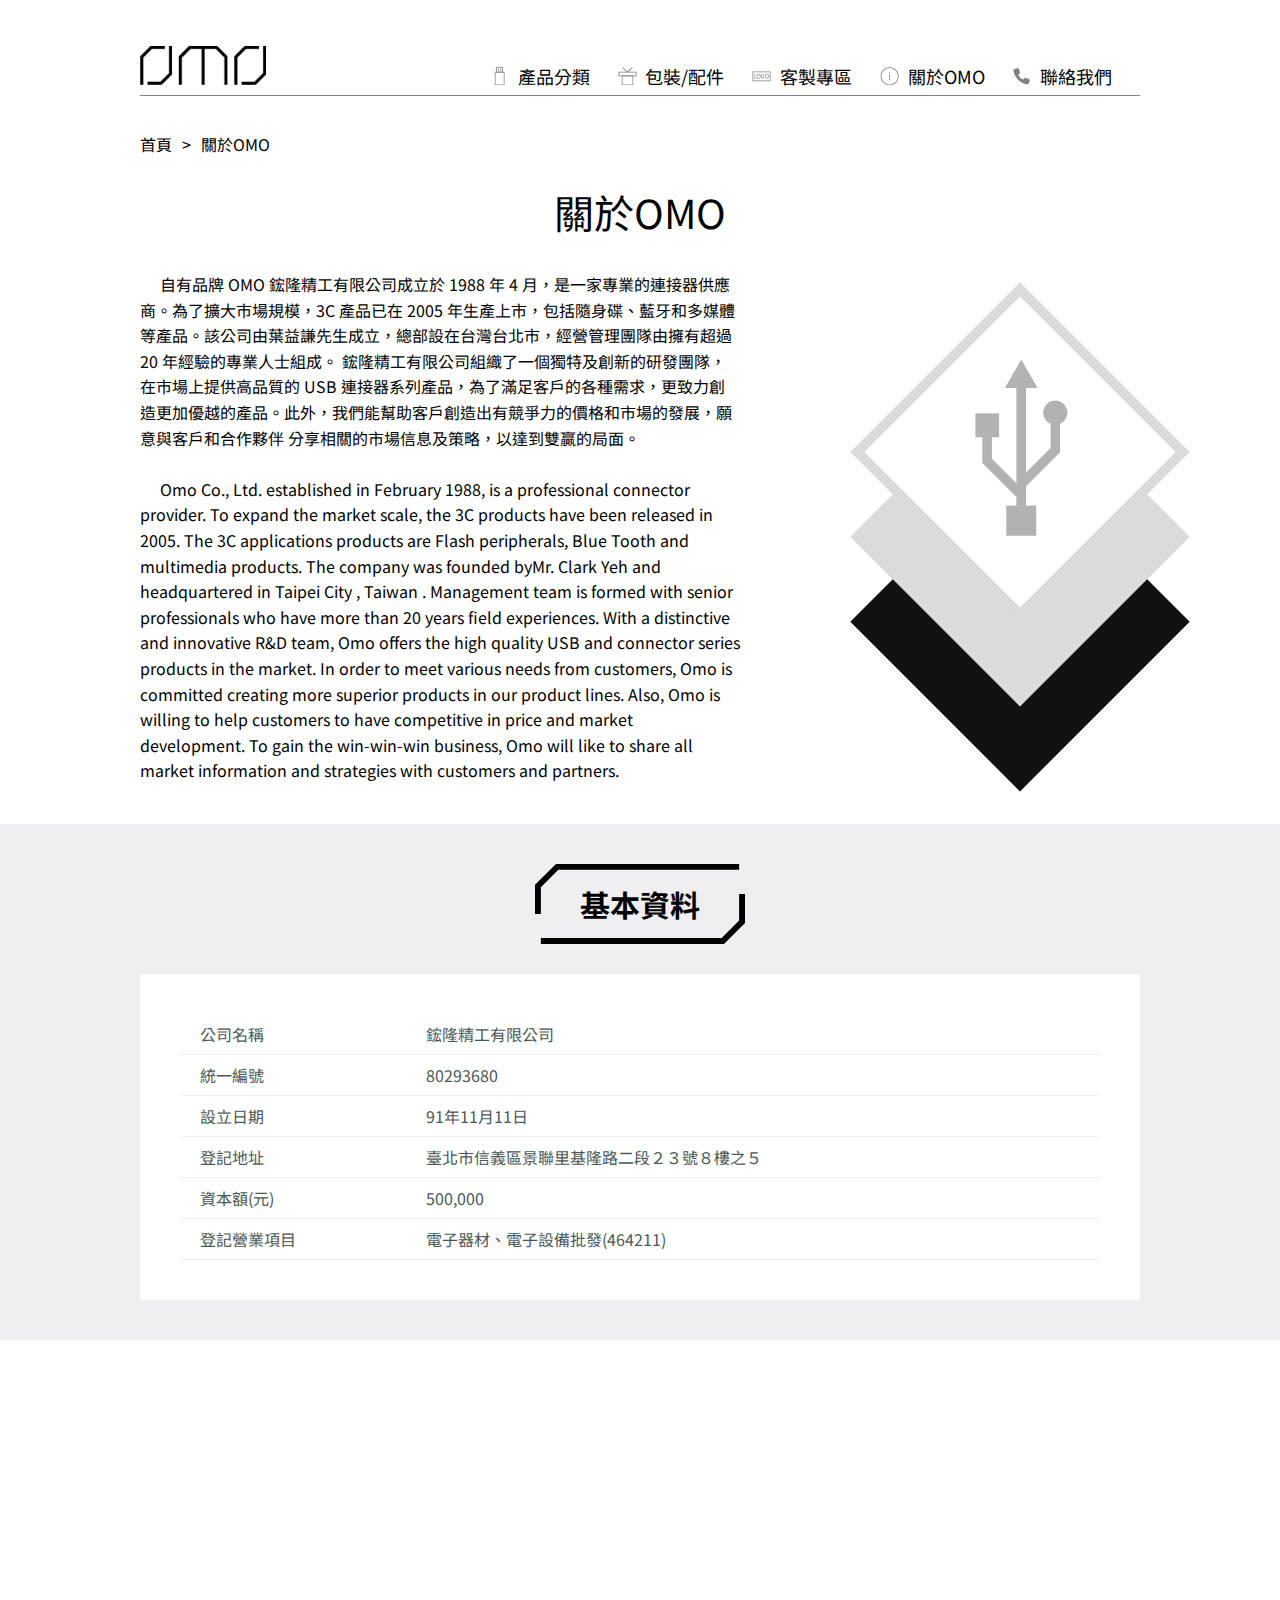
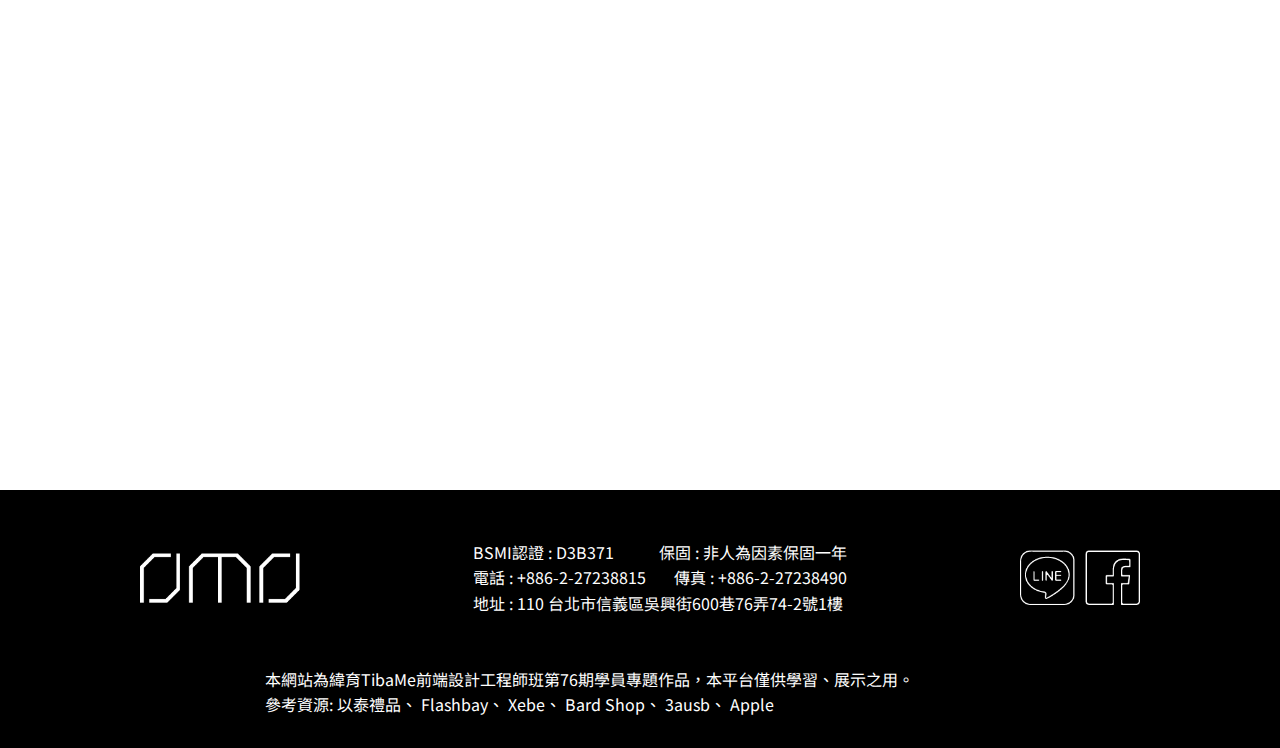
==== commit d5f349b9: "update UI" ====
--- a/about.html
+++ b/about.html
@@ -123,13 +123,17 @@
         <!-- slider -->
         <section class="slider">
             <div class="wrapper">
-                <ul>
+                <ul id="slider_ul">
+                    <li style="right:0; opacity:1;"><img src="./img/slider/slider01.jpg" alt=""></li>
+                    <li><img src="./img/slider/slider02.jpg" alt=""></li>
+                    <li><img src="./img/slider/slider03.jpg" alt=""></li>
+                    <li><img src="./img/slider/slider04.jpg" alt=""></li>
+                </ul>
+                <ol id="slider_ol">
+                    <li style="opacity:1;"></li>
                     <li></li>
                     <li></li>
-                </ul>
-                <ol>
-                    <li><a href="" herf="#"></a></li>
-                    <li><a href="" herf="#"></a></li>
+                    <li></li>
                 </ol>
             </div>
         </section>
@@ -210,5 +214,6 @@
     <script src="./js/animation.js"></script>
     <script src="./js/subtitle_animation.js"></script>
     <script src="./js/common.js"></script>
+    <script src="./js/slider.js"></script>
 </body>
 </html>
--- a/css/common_style.css
+++ b/css/common_style.css
@@ -51,6 +51,19 @@
 a{
     display: block;
     text-decoration: none;
+}
+
+a:link {
+    color: #000;
+}
+a:visited {
+    color: #000;
+}
+a:hover {
+    color: #000;
+}
+a:active {
+    color: #000;
 }
 
 .links .wrapper{
@@ -148,6 +161,62 @@
 .unchoose{
     opacity: .3;
 }
+
+
+/* slider */
+
+main .slider{
+    /* border: 1px solid #000; */
+    margin:30px 0 110px;
+
+    display: none;
+}
+
+main .slider ul{
+    /* display: flex; */
+    width: 100%;
+    position: relative;
+    padding-bottom: 68%;
+    overflow: hidden;
+}
+
+main .slider ul li{
+    /* border: 1px solid #000; */
+    width: 100%;
+    /* height: 640px; */
+    flex-shrink: 0;
+    transition: all 1s;
+    position: absolute;
+    top: 0px;
+    right: -110%;
+    opacity: 0;
+}
+
+main .slider ul li img{
+    width: 100%;
+}
+
+main .slider ol{
+    width: 150px;
+    margin: 10px auto;
+    /* border: 1px solid #000; */
+    display: flex;
+    justify-content: space-between;
+    align-items: center;
+}
+
+main .slider ol li{
+    width: 16px;
+    height: 16px;
+    background-color: #000;
+    border-radius: 50%;
+    opacity: .5;
+}
+
+main .slider ol li:hover{
+    cursor: pointer;
+}
+
 
 
 /* switch class*/
@@ -374,4 +443,17 @@
     display: inline;
     color: #fff;
     line-height: 1.6;
+}
+
+footer section a:link {
+    color: #fff;
+}
+footer section a:visited {
+    color: #fff;
+}
+footer section a:hover {
+    color: #fff;
+}
+footer section a:active {
+    color: #fff;
 }--- a/css/about_style.css
+++ b/css/about_style.css
@@ -99,7 +99,7 @@
 
 main .slider{
     /* border: 1px solid #000; */
-    margin-bottom: 110px;
+    margin-bottom: 60px;
     display: none;
 }
 
@@ -128,18 +128,17 @@
     background-image: url("../img/slider02.jpg");
 }
 
-main .slider ol{
+/* main .slider ol{
     width: 50px;
     margin: 10px auto;
-    /* border: 1px solid #000; */
     display: flex;
     justify-content: space-between;
     align-items: center;
-}
+} */
 
-main .slider ol li{
+/* main .slider ol li{
     width: 16px;
     height: 16px;
     background-color: #000;
     border-radius: 50%;
-}+} */--- a/css/common_960.css
+++ b/css/common_960.css
@@ -21,6 +21,6 @@
     /* slider */
     main .slider ul li{
         background-size: contain;
-        height: 610px;
+        /* height: 610px; */
     }
 }--- a/css/common_540.css
+++ b/css/common_540.css
@@ -64,7 +64,7 @@
     header li{
         background-image: none;
         width: 100%;
-        line-height: 40px;
+        line-height: 60px;
         box-sizing: border-box;
         border-bottom: 1px solid #808080;
         background-color: #F5F5F7;
--- a/css/common_100.css
+++ b/css/common_100.css
@@ -47,8 +47,6 @@
     header nav img{
         display: block;
         height: 50px;
-        /* margin-left: auto;
-        margin-bottom: 10px; */
         position: absolute;
         right: 20px;
         top: -45px;
@@ -57,16 +55,12 @@
     
 
     header ul{
-        /* width: 160px; */
         width: 100%;
-        /* height: 205px; */
         height: 0px;
         position: absolute;
         right: 0px;
         top: 11px;
         border-radius: 3px;
-        /* opacity: 0;
-        display: none; */
         overflow: hidden;
         
         z-index: 1;
@@ -76,7 +70,7 @@
     header li{
         background-image: none;
         width: 100%;
-        line-height: 40px;
+        line-height: 60px;
         box-sizing: border-box;
         border-bottom: 1px solid #808080;
         background-color: #F5F5F7;
--- a/css/about_100.css
+++ b/css/about_100.css
@@ -23,5 +23,11 @@
         display: none;
     }
 
+    main .basic table td:first-child {
+        padding-left: 0px;
+        width: 30%;
+
+    }
+
 
 }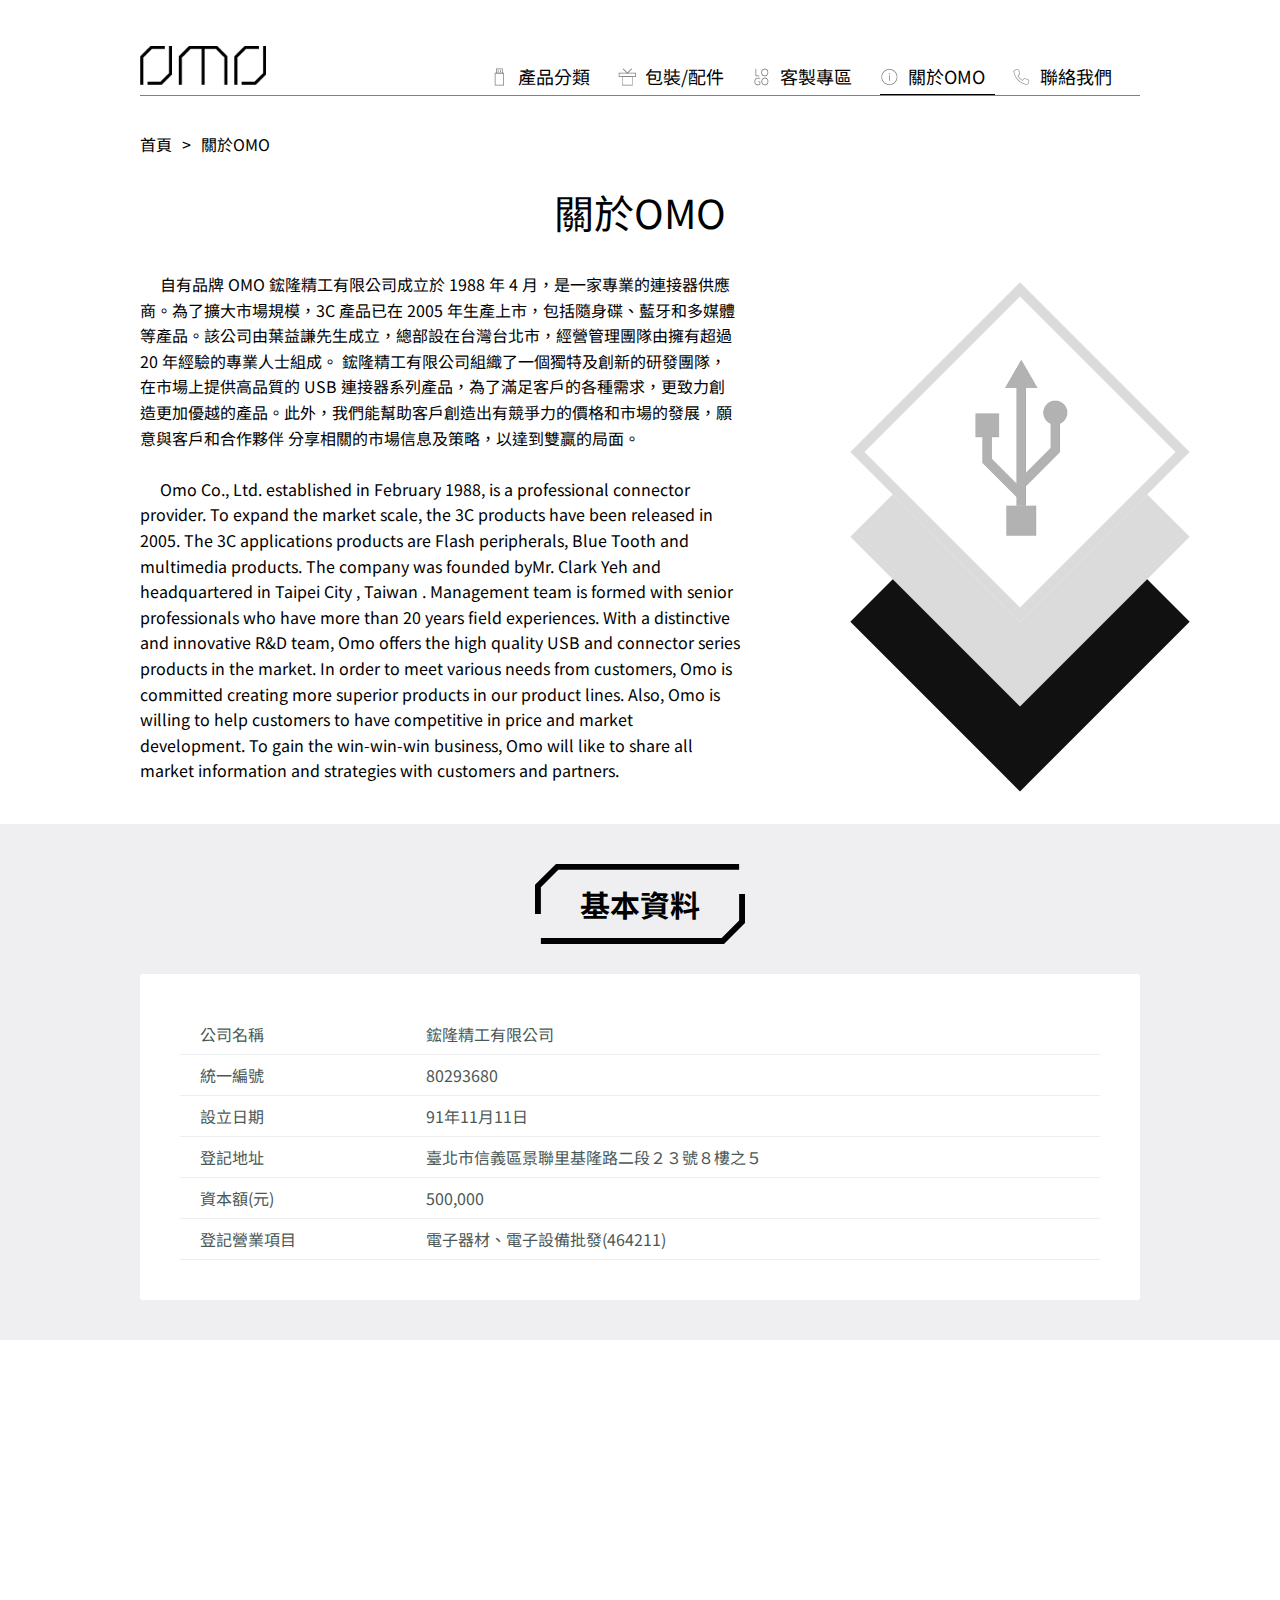
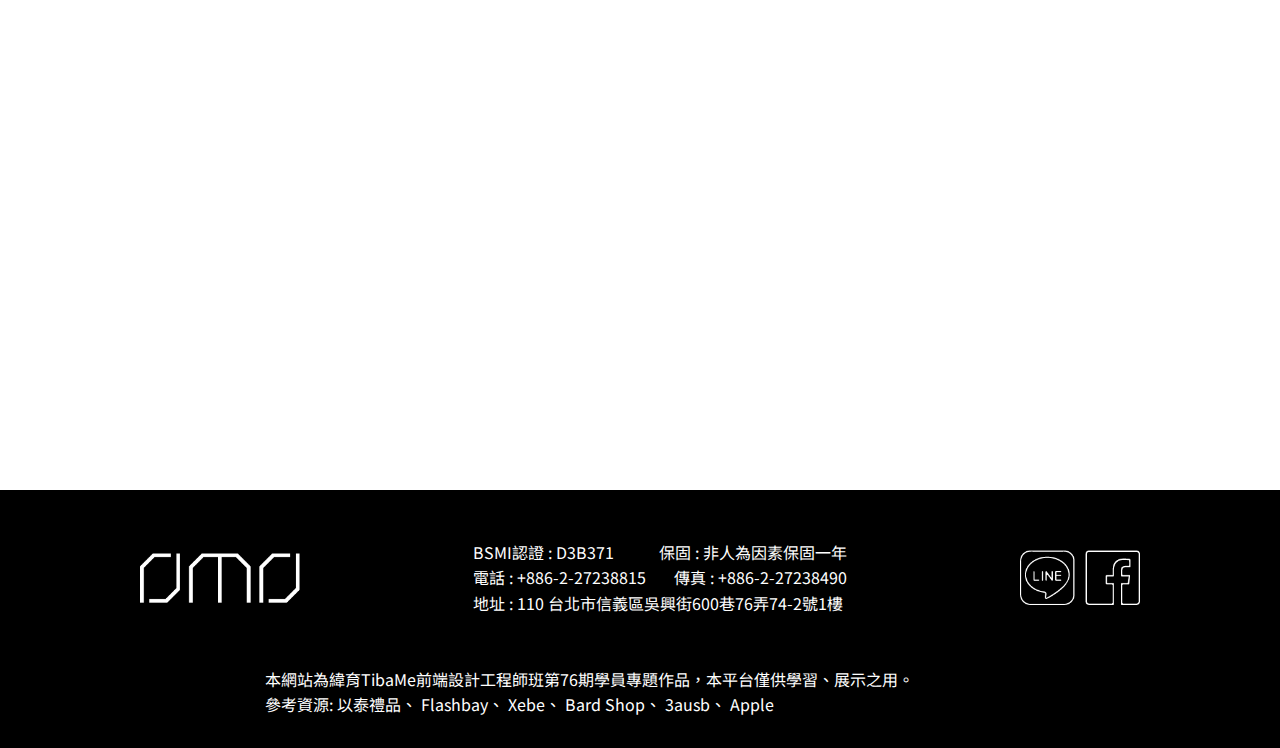
==== commit bfcab5c8: "header li current" ====
--- a/about.html
+++ b/about.html
@@ -35,7 +35,7 @@
                     <li><a href="./package.html">包裝/配件</a></li>
                     <li><a href="./customization.html">客製專區</a></li>
                     <!-- <li><a href="./shop.html">購買連結</a></li> -->
-                    <li><a href="./about.html">關於OMO</a></li>
+                    <li class="current"><a href="./about.html">關於OMO</a></li>
                     <li><a href="./contact.html">聯絡我們</a></li>
                 </ul>
             </nav>
--- a/css/common_style.css
+++ b/css/common_style.css
@@ -257,7 +257,7 @@
     border-radius: 10px;
     padding-left: 28px;
     box-sizing: border-box;
-    transition: all .5s ease-in;
+    transition: all .3s ease-in;
 }
 
 .switch_circle{
@@ -268,7 +268,7 @@
     border: 1px solid #999;
     top: 2px;
     left: 6px;
-    transition: all .5s ease-in;
+    transition: all .3s ease-in;
 }
 
 
@@ -365,16 +365,30 @@
     /* border: 1px solid #000; */
     flex-grow: 1;
     text-align: center;
-    background-image: url("../img/icon_sprite-04.png");
+    background-image: url("../img/icon_sprite.png");
     background-repeat: no-repeat;
-    
-}
-
-header li:nth-child(2){ background-position: 0 -23px; }
-header li:nth-child(3){ background-position: 0 -46px; }
-/* header li:nth-child(4){ background-position: 0 -69px; } */
-header li:nth-child(4){ background-position: 0 -92px; }
-header li:nth-child(5){ background-position: 0 -115px; }
+
+    padding-bottom: 8px;
+    position: relative;
+}
+
+header .current::after{
+    content: "";
+    position: absolute;
+    bottom: -2px;
+    left: 0px;
+
+    width: 105px;
+    height: 1.5px;
+    background-color: #000;
+}
+
+header li:nth-child(2){ background-position: 0 -33px; }
+header li:nth-child(3){ background-position: 0 -66px; }
+/* header li:nth-child(4){ background-position: 0 -99px; } */
+header li:nth-child(4){ background-position: 0 -132px; }
+header li:nth-child(5){ background-position: 0 -165px; }
+
 
 
 
--- a/css/about_style.css
+++ b/css/about_style.css
@@ -1,3 +1,7 @@
+header .current::after{
+    width: 115px;
+}
+
 
 /* intro */
 main .intro .wrapper{
@@ -115,7 +119,7 @@
     flex-shrink: 0;
 }
 
-main .slider ul li{
+/* main .slider ul li{
     background-repeat: no-repeat;
     background-position: center center;
 }
@@ -126,7 +130,7 @@
 
 main .slider ul li:nth-child(2){
     background-image: url("../img/slider02.jpg");
-}
+} */
 
 /* main .slider ol{
     width: 50px;
--- a/css/common_720.css
+++ b/css/common_720.css
@@ -20,6 +20,13 @@
 
     header li{
         background-image: none;
+    }
+
+    header .current{
+        border-bottom: 2px solid #000;
+    }
+    header .current::after{
+        display: none;
     }
 
     /* footer */
--- a/css/common_540.css
+++ b/css/common_540.css
@@ -68,11 +68,18 @@
         box-sizing: border-box;
         border-bottom: 1px solid #808080;
         background-color: #F5F5F7;
+        padding-bottom: 0px;
     }
 
     header li a{
         color: #000;
     }
+
+    /* header .current a{
+        color: #ccc;
+    } */
+
+
     /* footer */
     footer section{
         max-width: 540px;
--- a/css/common_100.css
+++ b/css/common_100.css
@@ -33,7 +33,7 @@
     }
 
     .wrapper header .small_logo {
-        margin-left: 20px;
+        margin-left: 10px;
     }
 
     header nav {
@@ -48,7 +48,7 @@
         display: block;
         height: 50px;
         position: absolute;
-        right: 20px;
+        right: 10px;
         top: -45px;
     }
 
@@ -74,6 +74,7 @@
         box-sizing: border-box;
         border-bottom: 1px solid #808080;
         background-color: #F5F5F7;
+        padding-bottom: 0px;
     }
 
     header li a{
@@ -81,13 +82,15 @@
     }
 
     .breadcrumb ul {
-        padding-left: 20px;
+        padding-left: 10px;
     }
 
 
     /* footer */
     footer section{
         max-width: 374px;
+        padding: 0 10px;
+        font-size: 15px;
     }
 
     footer section span{
@@ -102,8 +105,12 @@
     footer #footer_data{
         margin: 0 auto;
         /* max-width: 374px; */
+        padding: 0 10px;
     }
 
+    footer #footer_data p{
+        font-size: 15px;
+    }
     footer .icon{
  
         display: none;
--- a/css/about_540.css
+++ b/css/about_540.css
@@ -12,6 +12,10 @@
         width: 100%;
     }
 
+    /* basic */
+    main .basic .basic_table {
+        padding: 20px;
+    }
 
     /* slide */
     main .slider{
--- a/css/about_100.css
+++ b/css/about_100.css
@@ -10,6 +10,7 @@
     
     main .intro p {
         width: 100%;
+        padding: 40px 10px;
     }
 
 
@@ -29,5 +30,17 @@
 
     }
 
+    /* basic */
+
+    
+
+    main .basic .wrapper {
+        padding: 40px 10px;
+    }
+
+    main .basic .basic_table {
+        padding: 20px;
+    }
+
 
 }